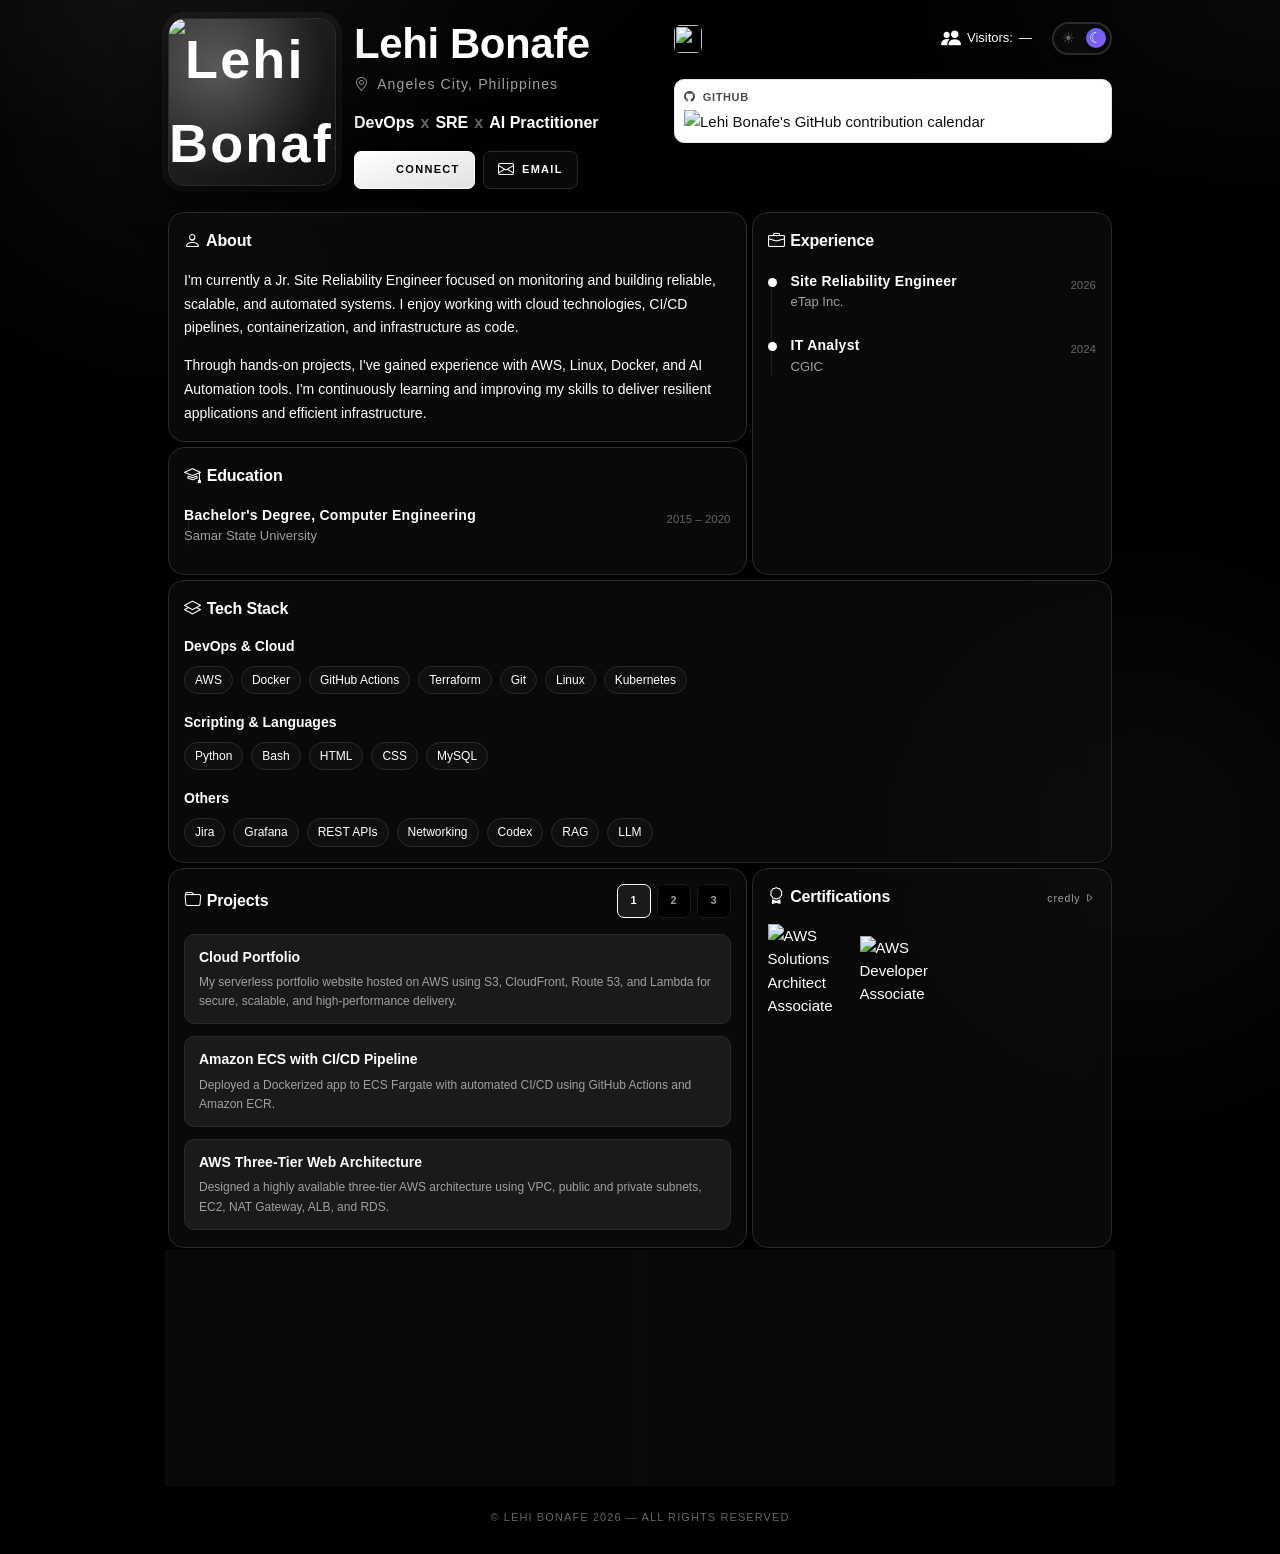
==== index.html @ e3de681e "docs(readme): remove projects url" ====
<!doctype html>
<html lang="en" data-theme="dark">
    <head>
        <meta charset="UTF-8" />
        <meta name="viewport" content="width=device-width, initial-scale=1.0" />
        <meta
            name="description"
            content="Lehi Bonafe — Cloud & DevOps Engineer building resilient, scalable, automated systems on AWS."
        />
        <title>Lehi Bonafe</title>
        <script>
            try {
                var t = localStorage.getItem("theme");
                if (t) document.documentElement.setAttribute("data-theme", t);
            } catch (e) {}
        </script>

        <link rel="preconnect" href="https://fonts.googleapis.com">
<link rel="preconnect" href="https://fonts.gstatic.com" crossorigin>
<link href="https://fonts.googleapis.com/css2?family=Google+Sans+Flex:opsz,wght@6..144,1..1000&display=swap" rel="stylesheet">
        <link
            rel="stylesheet"
            href="https://cdn.jsdelivr.net/npm/bootstrap-icons@1.13.1/font/bootstrap-icons.min.css"
        />
        <link rel="stylesheet" href="style.css" />
    </head>
    <body>
        <!-- ===== NAV REMOVED — theme toggle moved to hero ===== -->

        <!-- ===== HERO ===== -->
        <section class="hero">
            <div class="container">
                <div class="hero-row">
                    <div class="avatar">
                        <img src="./images/avatar.jpg" alt="Lehi Bonafe" />
                    </div>

                    <div class="hero-info">
                        <div class="hero-info-top">
                            <div class="hero-info-text">
                                <h1 class="name">Lehi Bonafe</h1>
                                <div class="location">

                                    <i class="bi bi-geo-alt"></i>
                                    Angeles City,
                                    Philippines
                                </div>
                                <div class="role">
                                    DevOps<span class="sep">x</span>SRE<span class="sep">x</span>AI Practitioner
                                </div>
                            </div>

                        </div>

                        <div class="hero-ctas">
                            <a
                                href="https://www.linkedin.com/in/lehi-bonafe/"
                                target="_blank"
                                rel="noopener"
                                class="btn btn-primary"
                            >
                                <img
                                    src="./images/linkedin-svgrepo-com.svg"
                                    alt=""
                                />Connect
                            </a>
                            <a
                                href="mailto:lehivelardebonafe@gmail.com"
                                class="btn"
                            >
                                <i class="bi bi-envelope"></i> Email
                            </a>
                        </div>
                    </div>

                    <div class="hero-side">
                        <div class="hero-controls">
                            <img
                                class="visitor-gif"
                                src="https://media.giphy.com/media/ecOEG95mVYEJnaE6hl/giphy.gif"
                                alt=""
                                aria-hidden="true"
                                title="Dogdigi digi digi dog..."
                            />
                            <div class="visitor-counter" aria-label="Visitor count">
                                <i class="bi bi-people-fill" aria-hidden="true"></i>
                                <span>Visitors:</span>
                                <span id="visitor-count">0</span>
                            </div>

                            <div
                                class="theme-toggle"
                                role="group"
                                aria-label="Theme"
                            >
                                <button
                                    type="button"
                                    data-theme-btn="light"
                                    title="Light theme"
                                >
                                    ☀
                                </button>
                                <button
                                    type="button"
                                    data-theme-btn="dark"
                                    class="active"
                                    title="Dark theme"
                                >
                                    ☾
                                </button>
                            </div>
                        </div>

                        <aside class="hero-github" aria-label="GitHub activity">
                            <a
                                class="contribution-calendar"
                                href="https://github.com/lehibonafe"
                                target="_blank"
                                rel="noopener"
                                aria-label="View Lehi Bonafe's GitHub contribution activity"
                            >
                                <span class="contribution-title">
                                    <i class="bi bi-github" aria-hidden="true"></i>
                                    GitHub
                                </span>
                                <img
                                    src="https://ghchart.rshah.org/39d353/lehibonafe"
                                    alt="Lehi Bonafe's GitHub contribution calendar"
                                    loading="eager"
                                />
                            </a>
                        </aside>
                    </div>
                </div>
            </div>
        </section>

        <!-- ===== GRID SECTIONS ===== -->
        <div class="container">
            <div class="page-grid">
                <section id="about" class="about-section reveal">
                    <div class="section-heading">
                        <h2><i class="bi bi-person"></i> About</h2>
                    </div>
                    <div class="about-text">
                        <p>
                            I'm currently a Jr. Site Reliability Engineer
                            focused on monitoring and building reliable,
                            scalable, and automated systems. I enjoy working
                            with cloud technologies, CI/CD pipelines,
                            containerization, and infrastructure as code.
                        </p>
                        <p>
                            Through hands-on projects, I've gained
                            experience with AWS, Linux, Docker, and
                            AI Automation tools. I'm continuously learning and
                            improving my skills to deliver resilient
                            applications and efficient infrastructure.
                        </p>
                    </div>
                </section>

                <section id="education" class="about-section reveal">
                    <div class="section-heading">
                        <h2><i class="bi bi-mortarboard"></i> Education</h2>
                    </div>
                    <ul class="timeline">
                        <li class="tl-row">
                            <div class="tl-content">
                                <div class="tl-text">
                                    <div class="tl-role">
                                        Bachelor's Degree, Computer Engineering
                                    </div>
                                    <div class="tl-org">
                                        Samar State University
                                    </div>
                                </div>
                                <div class="tl-year">2015 – 2020</div>
                            </div>
                        </li>
                    </ul>
                </section>

                <section id="experience" class="reveal">
                    <div class="section-heading">
                        <h2><i class="bi bi-briefcase"></i> Experience</h2>
                    </div>

                    <ul class="timeline">
                        <li class="tl-row">
                            <div class="tl-marker"></div>
                            <div class="tl-content">
                                <div class="tl-text">
                                    <div class="tl-role">
                                        Site Reliability Engineer
                                    </div>
                                    <div class="tl-org">eTap Inc.</div>
                                </div>
                                <div class="tl-year">2026</div>
                            </div>
                        </li>
                        <li class="tl-row">
                            <div class="tl-marker"></div>
                            <div class="tl-content">
                                <div class="tl-text">
                                    <div class="tl-role">IT Analyst</div>
                                    <div class="tl-org">CGIC</div>
                                </div>
                                <div class="tl-year">2024</div>
                            </div>
                        </li>

                    </ul>
                </section>

                <section id="stack" class="stack-section reveal">
                    <div class="section-heading">
                        <h2><i class="bi bi-layers"></i> Tech Stack</h2>
                    </div>

                    <div class="stack-group">
                        <h3>DevOps & Cloud</h3>
                        <div class="stack-tags">
                            <span>AWS</span><span>Docker</span
                            ><span>GitHub Actions</span
                            ><span>Terraform</span><span>Git</span
                            ><span>Linux</span><span>Kubernetes</span>
                        </div>
                    </div>

                    <div class="stack-group">
                        <h3>Scripting & Languages</h3>
                        <div class="stack-tags">
                            <span>Python</span>
                            <span>Bash</span>
                            <span>HTML</span>
                            <span>CSS</span>
                            <span>MySQL</span>

                        </div>
                    </div>

                    <div class="stack-group">
                        <h3>Others</h3>
                        <div class="stack-tags">
                            <span>Jira</span>
                            <span>Grafana</span>
                            <span>REST APIs</span>
                            <span>Networking</span>
                            <span>Codex</span>
                            <span>RAG</span>
                            <span>LLM</span>
                        </div>
                    </div>

                </section>

                <section id="projects" class="projects-section reveal">
                            <div class="section-heading">
                                <h2><i class="bi bi-folder"></i> Projects</h2>
                                <nav class="project-pagination" aria-label="Project pages" hidden>
                                    <button type="button" class="project-page-control" data-project-target="1" aria-label="Page 1">1</button>
                                    <button type="button" class="project-page-control" data-project-target="2" aria-label="Page 2">2</button>
                                    <button type="button" class="project-page-control" data-project-target="3" aria-label="Page 3">3</button>
                                    <span class="project-pagination-status" data-project-status aria-live="polite"></span>
                                </nav>
                            </div>
                            <div class="projects-grid projects-list-grid">
                                <div class="project-page" data-project-page="1">
                                <a
                                    href="https://github.com/lehibonafe/cloud-portfolio"
                                    class="project-card"
                                    target="_blank"
                                >
                                    <h3 class="project-name">
                                        Cloud Portfolio
                                    </h3>
                                    <p class="project-desc">
                                        My serverless portfolio website hosted on AWS using S3, CloudFront, Route 53, and Lambda for secure, scalable, and high-performance delivery.
                                    </p>
                                </a>

                                <a
                                    href="https://github.com/lehibonafe/aws-ecs-fargate-cicd"
                                    class="project-card"
                                    target="_blank"
                                >
                                    <h3 class="project-name">
                                        Amazon ECS with CI/CD Pipeline
                                    </h3>
                                    <p class="project-desc">
                                        Deployed a Dockerized app to ECS Fargate with automated CI/CD using GitHub Actions and Amazon ECR.
                                    </p>
                                </a>

                                <a class="project-card"
                                   href="https://github.com/lehibonafe/aws-ecs-fargate-cicd"
                                   class="project-card"
                                   target="_blank"
                                >
                                    <h3 class="project-name">
                                        AWS Three-Tier Web Architecture
                                    </h3>
                                    <p class="project-desc">
                                        Designed a highly available three-tier AWS architecture using VPC, public and private subnets, EC2, NAT Gateway, ALB, and RDS.
                                    </p>
                                </a>
                                </div>

                                <div class="project-page" data-project-page="2" hidden>
                                    <article class="project-card project-placeholder">
                                        <h3 class="project-name">In Progress</h3>
                                        <p class="project-desc">New project details will be added here.</p>
                                    </article>
                                </div>

                                <div class="project-page" data-project-page="3" hidden>
                                    <article class="project-card project-placeholder">
                                        <h3 class="project-name">In Progress</h3>
                                        <p class="project-desc">New project details will be added here.</p>
                                    </article>
                                </div>
                            </div>
                        </section>

                        <section id="certs-logos" class="reveal">
                            <div class="section-heading">
                                <h2><i class="bi bi-award"></i> Certifications</h2>
                                <a
                                    href="https://www.credly.com/users/lehi-bonafe"
                                    target="_blank"
                                    rel="noopener"
                                    class="view-all"
                                    >credly <i class="bi bi-caret-right"></i></a
                                >
                            </div>

                            <div class="cert-logos">
                                <a
                                    href="https://www.credly.com/badges/afa42e10-0896-4556-8690-b2b6e2a087c6/public_url"
                                    target="_blank"
                                    rel="noopener"
                                    class="cert-logo"
                                    title="AWS Solutions Architect — Associate"
                                >
                                    <img
                                        src="./images/aws-solarc.png"
                                        alt="AWS Solutions Architect Associate"
                                    />
                                </a>

                                <a
                                    href="https://www.credly.com/badges/bb32d38b-605e-4065-bf42-3457ad77d2e8/public_url"
                                    target="_blank"
                                    rel="noopener"
                                    class="cert-logo"
                                    title="AWS Developer — Associate"
                                >
                                    <img
                                        src="./images/aws-developer.png"
                                        alt="AWS Developer Associate"
                                    />
                                </a>
                            </div>
                        </section>
                        <div class="artifacts-row">
                        <section id="events" class="reveal">
                            <div class="section-heading">
                                <h2><i class="bi bi-megaphone"></i>  Artifacts</h2>
                            </div>

                            <div class="events-slider">
                                <div class="events-slides">
                                    <div class="event-item active">
                                        <p class="event-quote">
                                            "An incredible hands-on experience
                                            exploring the latest in cloud
                                            infrastructure, DevOps tooling, and
                                            platform engineering."
                                        </p>
                                        <hr class="event-divider" />
                                        <div class="event-meta">
                                            <div class="event-name">
                                                AWS Summit Manila 2024
                                            </div>
                                            <div class="event-detail">
                                                Cloud Conference · Manila, PH
                                            </div>
                                        </div>
                                    </div>

                                    <div class="event-item">
                                        <p class="event-quote">
                                            "A deep dive into Kubernetes, GitOps,
                                            and container orchestration with
                                            practitioners from across Southeast
                                            Asia."
                                        </p>
                                        <hr class="event-divider" />
                                        <div class="event-meta">
                                            <div class="event-name">
                                                KubeCon SEA 2024
                                            </div>
                                            <div class="event-detail">
                                                Container Conference · Singapore
                                            </div>
                                        </div>
                                    </div>

                                    <div class="event-item">
                                        <p class="event-quote">
                                            "Workshops on Terraform, CI/CD
                                            pipelines, and infrastructure automation
                                            — practical sessions with real-world use
                                            cases."
                                        </p>
                                        <hr class="event-divider" />
                                        <div class="event-meta">
                                            <div class="event-name">
                                                HashiConf 2023
                                            </div>
                                            <div class="event-detail">
                                                Infrastructure Conference · Online
                                            </div>
                                        </div>
                                    </div>

                                    <div class="event-item">
                                        <p class="event-quote">
                                            "Engaging talks on observability, SRE
                                            practices, and building resilient
                                            systems at scale."
                                        </p>
                                        <hr class="event-divider" />
                                        <div class="event-meta">
                                            <div class="event-name">
                                                DevOps Days Manila 2023
                                            </div>
                                            <div class="event-detail">
                                                DevOps Meetup · Manila, PH
                                            </div>
                                        </div>
                                    </div>
                                </div>
                                <div
                                    class="events-dots"
                                    role="tablist"
                                    aria-label="Event slides"
                                ></div>
                            </div>
                        </section>

                        <!-- Social Links -->
                        <section id="published" class="reveal">
                            <div class="section-heading">
                                <h2><i class="bi bi-send"></i> Social Links</h2>
                            </div>

                            <div class="published-icons">

                                <a
                                    href="https://medium.com/@lehivelardebonafe"
                                    target="_blank"
                                    rel="noopener"
                                    class="published-icon"
                                    title="Medium"
                                >
                                    <i class="bi bi-medium" aria-hidden="true"></i>
                                    <span class="published-icon-label">Medium</span>
                                </a>
                                <a
                                    href="https://www.linkedin.com/in/lehi-bonafe/"
                                    target="_blank"
                                    rel="noopener"
                                    class="published-icon"
                                    title="LinkedIn"
                                >
                                    <i
                                        class="bi bi-linkedin"
                                        aria-hidden="true"
                                    ></i>
                                    <span class="published-icon-label">LinkedIn</span>
                                </a>
                            </div>
                        </section>
                        </div>
            </div>
        </div>

        <!-- ===== FOOTER ===== -->
        <footer>
            <div class="container footer-inner">
                <div class="copy">© LEHI BONAFE 2026 — ALL RIGHTS RESERVED</div>
            </div>
        </footer>

        <script src="script.js"></script>
    </body>
</html>
---- style.css ----
/* ===== LIGHT THEME — inverted minimal ===== */
:root,
[data-theme="light"] {
    --bg: #ffffff;
    --bg-soft: #f5f5f5;
    --text: #0f0f0f;
    --text-soft: #4a4a4a;
    --text-muted: #8a8a8a;
    --border: #e5e5e5;
    --border-soft: #f0f0f0;
    --accent: #0f0f0f;
    --accent-soft: #f0f0f0;
    --card: rgba(250, 250, 250, 0.72);
    --card-hover: #f0f0f0;
    --avatar-grad: linear-gradient(135deg, #4a4a4a 0%, #0f0f0f 100%);
    --shadow:
        0 1px 2px rgba(15, 15, 15, 0.04), 0 1px 1px rgba(15, 15, 15, 0.03);
    --shadow-hover:
        0 20px 40px rgba(15, 15, 15, 0.1), 0 4px 10px rgba(15, 15, 15, 0.06);
    --glow: 0 0 0 6px rgba(15, 15, 15, 0.05);
    --bg-wash:
        radial-gradient(ellipse 70% 45% at 15% -8%, rgba(15, 15, 15, 0.05), transparent 60%),
        radial-gradient(ellipse 55% 40% at 100% 0%, rgba(15, 15, 15, 0.035), transparent 60%);
    --radius-lg: 16px;
    --radius-md: 10px;
    --radius-pill: 999px;
}

/* ===== DARK THEME — pure black palette ===== */
[data-theme="dark"] {
    --bg: #000000;
    --bg-soft: #0f0f0f;
    --text: #ffffff;
    --text-soft: #a0a0a0;
    --text-muted: #666666;
    --border: #1a1a1a;
    --border-soft: #0f0f0f;
    --accent: #ffffff;
    --accent-soft: #1a1a1a;
    --card: rgba(15, 15, 15, 0.6);
    --card-hover: #1a1a1a;
    --avatar-grad: linear-gradient(135deg, #2a2a2a 0%, #0f0f0f 100%);
    --shadow: 0 1px 2px rgba(0, 0, 0, 0.6), 0 1px 1px rgba(0, 0, 0, 0.4);
    --shadow-hover:
        0 20px 45px rgba(0, 0, 0, 0.55), 0 4px 12px rgba(0, 0, 0, 0.4);
    --glow: 0 0 0 6px rgba(255, 255, 255, 0.06);
    --bg-wash:
        radial-gradient(ellipse 70% 45% at 15% -8%, rgba(255, 255, 255, 0.05), transparent 60%),
        radial-gradient(ellipse 55% 40% at 100% 0%, rgba(255, 255, 255, 0.035), transparent 60%);
}

* {
    box-sizing: border-box;
    margin: 0;
    padding: 0;
}
html {
    scroll-behavior: smooth;
}
body {
    background: var(--bg-wash), var(--bg);
    background-attachment: fixed;
    color: var(--text);
    font-family: "Google Sans Flex", sans-serif;
    font-weight: 400;
    font-size: 15px;
    line-height: 1.55;
    -webkit-font-smoothing: antialiased;
    overflow-x: hidden;
    transition:
        background-color 0.25s ease,
        color 0.25s ease;
}
a {
    color: var(--text);
    text-decoration: none;
    transition: color 0.15s;
}
a:hover {
    color: var(--accent);
}
img {
    display: block;
    max-width: 100%;
}
button {
    font: inherit;
    cursor: pointer;
    border: none;
    background: none;
}

/* Slow-drifting ambient glow — adds life behind the glass cards */
body::before,
body::after {
    content: "";
    position: fixed;
    width: 55vw;
    height: 55vw;
    max-width: 640px;
    max-height: 640px;
    border-radius: 50%;
    background: radial-gradient(circle, rgba(15, 15, 15, 0.05), transparent 70%);
    filter: blur(70px);
    pointer-events: none;
    z-index: 0;
    will-change: transform;
}
body::before {
    top: -18vw;
    left: -12vw;
    animation: driftOne 26s ease-in-out infinite alternate;
}
body::after {
    bottom: -20vw;
    right: -14vw;
    animation: driftTwo 32s ease-in-out infinite alternate;
}
[data-theme="dark"] body::before,
[data-theme="dark"] body::after {
    background: radial-gradient(circle, rgba(255, 255, 255, 0.05), transparent 70%);
}
@keyframes driftOne {
    0% {
        transform: translate(0, 0) scale(1);
    }
    100% {
        transform: translate(6vw, 5vw) scale(1.15);
    }
}
@keyframes driftTwo {
    0% {
        transform: translate(0, 0) scale(1);
    }
    100% {
        transform: translate(-5vw, -4vw) scale(1.1);
    }
}
@media (prefers-reduced-motion: reduce) {
    body::before,
    body::after {
        animation: none;
    }
}

.container {
    max-width: 1000px;
    margin: 0 auto;
    padding: 0 28px;
    position: relative;
    z-index: 2;
}

/* ===== NAV (theme toggle only) ===== */
.nav {
    padding: 20px 0 0;
}
.nav-inner {
    display: flex;
    align-items: center;
    justify-content: flex-end;
}
.theme-toggle {
    display: inline-flex;
    align-items: center;
    background: var(--card);
    backdrop-filter: blur(20px);
    -webkit-backdrop-filter: blur(20px);
    border: 2px solid var(--border);
    border-radius: var(--radius-pill);
    padding: 2px;
    gap: 2px;
    position: relative;
    overflow: hidden;
    box-shadow: 0 2px 8px rgba(0, 0, 0, 0.1);
    transition: all 0.3s cubic-bezier(0.4, 0, 0.2, 1);
}

.theme-toggle::before {
    content: '';
    position: absolute;
    top: 4px;
    left: 4px;
    width: 20px;
    height: 20px;
    background: linear-gradient(135deg, var(--accent), var(--accent));
    border-radius: 50%;
    transition: all 0.3s cubic-bezier(0.4, 0, 0.2, 1);
    box-shadow: 0 1px 4px rgba(0, 0, 0, 0.2);
    z-index: 1;
}

[data-theme="light"] .theme-toggle::before {
    transform: translateX(0);
    background: linear-gradient(135deg, #fbbf24, #f59e0b);
}

[data-theme="dark"] .theme-toggle::before {
    transform: translateX(28px);
    background: linear-gradient(135deg, #6366f1, #8b5cf6);
}

.theme-toggle button {
    width: 25px;
    height: 25px;
    background: transparent;
    border: none;
    border-radius: 50%;
    cursor: pointer;
    color: var(--text-muted);
    display: flex;
    align-items: center;
    justify-content: center;
    font-size: 14px;
    transition: all 0.3s cubic-bezier(0.4, 0, 0.2, 1);
    position: relative;
    z-index: 2;
}

.theme-toggle button.active {
    color: white;
    text-shadow: 0 1px 2px rgba(0, 0, 0, 0.3);
    transform: scale(1.05);
}

.theme-toggle button:hover:not(.active) {
    color: var(--accent);
    transform: scale(1.02);
}

.theme-toggle button:active {
    transform: scale(0.98);
}

/* Enhanced icons with rotation animation */
.theme-toggle button[data-theme-btn="light"] {
    transition: all 0.3s ease, transform 0.3s ease;
}

.theme-toggle button[data-theme-btn="dark"] {
    transition: all 0.3s ease, transform 0.3s ease;
}

[data-theme="light"] .theme-toggle button[data-theme-btn="light"] {
    animation: sunRotate 15s linear infinite;
}

[data-theme="dark"] .theme-toggle button[data-theme-btn="dark"] {
    animation: moonGlow 2s ease-in-out infinite alternate;
}

@keyframes sunRotate {
    0% { transform: rotate(0deg) scale(1.05); }
    100% { transform: rotate(360deg) scale(1.05); }
}

@keyframes moonGlow {
    0% {
        transform: scale(1.05);
        text-shadow: 0 1px 2px rgba(0, 0, 0, 0.3);
    }
    100% {
        transform: scale(1.05);
        text-shadow: 0 1px 2px rgba(0, 0, 0, 0.3), 0 0 6px rgba(255, 255, 255, 0.2);
    }
}

/* ===== HERO ===== */
.hero {
    padding: 18px 0 19px;
}
.hero-row {
    display: grid;
    grid-template-columns: 168px minmax(250px, 1fr) minmax(330px, 1.45fr);
    gap: 18px;
    align-items: flex-start;
}
.avatar {
    width: 168px;
    aspect-ratio: 1;
    background: var(--avatar-grad);
    display: flex;
    align-items: center;
    justify-content: center;
    color: white;
    font-family: "Google Sans Flex", sans-serif;
    font-weight: 700;
    font-size: 54px;
    letter-spacing: 0.04em;
    border: 1px solid var(--border);
    border-radius: var(--radius-lg);
    overflow: hidden;
    position: relative;
    box-shadow: var(--shadow-hover), var(--glow);
    transition:
        border-color 0.25s,
        background 0.25s,
        box-shadow 0.4s ease,
        transform 0.4s cubic-bezier(0.4, 0, 0.2, 1);
}
.avatar:hover {
    transform: translateY(-2px) scale(1.02);
}
[data-theme="dark"] .avatar {
    border-color: #2a2a2a;
}
.avatar::after {
    content: "";
    position: absolute;
    inset: 0;
    background: radial-gradient(
        circle at 30% 30%,
        rgba(255, 255, 255, 0.25),
        transparent 65%
    );
}
.hero-info {
    padding: 4px 0px;
    min-width: 0;
    display: flex;
    flex-direction: column;
    justify-content: flex-start;
}
.hero-info-top {
    display: flex;
    align-items: flex-start;
    justify-content: space-between;
    gap: 16px;
    margin-bottom: 14px;
}
.hero-side {
    min-width: 0;
}
.hero-github {
    min-width: 0;
}
.hero-controls {
    min-height: 36px;
    display: flex;
    align-items: center;
    justify-content: flex-end;
    gap: 12px;
    margin-bottom: 20px;
}
.visitor-gif {
    width: 28px;
    height: 28px;
    margin-right: auto;
    display: block;
    object-fit: cover;
    border-radius: 6px;
    flex: 0 0 28px;
}
.contribution-calendar {
    display: block;
    min-width: 0;
    padding: 9px;
    overflow-x: auto;
    overflow-y: hidden;
    color: #0f0f0f;
    background: #ffffff;
    border: 1px solid #e5e5e5;
    border-radius: var(--radius-md);
    box-shadow: 0 1px 2px rgba(15, 15, 15, 0.06);
    transition: transform 0.3s ease, border-color 0.3s ease, box-shadow 0.3s ease;
}

.contribution-title {
    display: flex;
    align-items: center;
    gap: 7px;
    margin-bottom: 4px;
    color: #4a4a4a;
    font-size: 11px;
    font-weight: 700;
    letter-spacing: 0.06em;
    text-transform: uppercase;
}
.contribution-calendar img {
    width: 100%;
    height: auto;
}
.hero-info-text {
    flex: 1;
    min-width: 0;
}
.hero-info-left {
    flex: 1;
    min-width: 0;
}
h1.name {
    font-family: "Google Sans Flex", sans-serif;
    font-size: 42px;
    font-weight: 800;
    letter-spacing: -0.01em;
    line-height: 1.05;
    margin-bottom: 8px;
    color: var(--text);
}
h1.name em {
    font-style: normal;
    font-weight: 300;
    color: var(--text-soft);
    letter-spacing: 0.04em;
}
.location {
    color: var(--text-soft);
    font-size: 14px;
    margin-bottom: 4px;
    display: flex;
    align-items: center;
    gap: 8px;
    font-family: "Google Sans Flex", sans-serif;
    letter-spacing: 0.08em;
}
.role {
    font-size: 16px;
    margin-top: 15px;
    font-weight: 600;
}
.role .sep {
    color: var(--text-muted);
    margin: 0 6px;
}

.hero-ctas {
    display: flex;
    flex-wrap: wrap;
    gap: 8px;
    margin-top: 1px;
}
.hero-ctas img {
    width: 20px;
}
.hero-ctas .bi {
    font-size: 16px;
}
.pentol-gif {
    width: 1px;
    height: 1px;
}
.visitor-counter {
    display: flex;
    align-items: center;
    gap: 6px;
    font-size: 13px;
    color: var(--text);
    padding: 5px 8px;
    border-radius: 8px;
    transition: all 0.3s ease;
    cursor: pointer;
}

.visitor-counter i {
    font-size: 20px;
    color: var(--accent);
    transition: transform 0.3s ease;
}

@keyframes pulse {
    0%, 100% { transform: scale(1.1); }
    50% { transform: scale(1.2); }
}
.btn-primary img {
    filter: brightness(0) invert(1);
}
.btn {
    display: inline-flex;
    align-items: center;
    gap: 7px;
    padding: 6px 14px;
    font-size: 11px;
    font-weight: 700;
    text-transform: uppercase;
    letter-spacing: 0.12em;
    transition: all 0.3s cubic-bezier(0.4, 0, 0.2, 1);
    border: 1px solid var(--border);
    border-radius: 10px;
    background: var(--card);
    backdrop-filter: blur(20px);
    -webkit-backdrop-filter: blur(20px);
    color: var(--text);
    position: relative;
    overflow: hidden;
}

.hero-ctas .btn {
    border-radius: 7px;
}

.btn::before {
    content: '';
    position: absolute;
    top: 0;
    left: -100%;
    width: 100%;
    height: 100%;
    background: linear-gradient(90deg, transparent, rgba(255, 255, 255, 0.2), transparent);
    transition: left 0.5s ease;
}

.btn:hover::before {
    left: 100%;
}

.btn:hover {
    transform: translateY(-3px) scale(1.02);
    border-color: var(--accent);
    color: var(--accent);
    box-shadow: 0 10px 25px rgba(0, 0, 0, 0.15);
}

.btn:hover .ico {
    transform: scale(1.2) rotate(5deg);
    transition: transform 0.3s ease;
}

.btn:active {
    transform: translateY(-1px) scale(0.98);
    transition: transform 0.1s ease;
}
[data-theme="dark"] .btn {
    border-color: #2a2a2a;
}
.btn .ico {
    font-size: 13px;
    opacity: 0.75;
}
.btn-primary {
    background: linear-gradient(160deg, var(--text) 0%, var(--text-soft) 160%);
    color: var(--bg);
    border-color: var(--text);
    box-shadow: 0 4px 15px rgba(0, 0, 0, 0.1);
}

.btn-primary::before {
    background: linear-gradient(90deg, transparent, rgba(255, 255, 255, 0.3), transparent);
}

.btn-primary:hover {
    color: var(--bg);
    transform: translateY(-4px) scale(1.05);
    box-shadow: 0 15px 35px rgba(0, 0, 0, 0.2);
    border-color: var(--text);
}

.btn-primary:active {
    transform: translateY(-2px) scale(1.02);
}
.btn-primary .ico {
    opacity: 1;
}

/* ===== PAGE GRID ===== */
.page-grid {
    display: grid;
    grid-template-columns: 2fr 1.5fr 2.2fr;
    grid-template-rows: repeat(5, auto);
    gap: 5px 5px;
    grid-auto-flow: row;
    align-items: start;
    grid-template-areas:
        "about about experience"
        "education education experience"
        "tech-stack tech-stack tech-stack"
        "projects projects certs"
        "footer-row footer-row footer-row";
}

.artifacts-row {
    grid-area: footer-row;
    display: grid;
    grid-template-columns: 1fr 1fr;
    gap: 5px;
}

#about { grid-area: about; }
#education { grid-area: education; }
#experience { grid-area: experience; align-self: stretch; }
#stack { grid-area: tech-stack; }
#projects { grid-area: projects; align-self: stretch; }
#certs-logos { grid-area: certs; align-self: stretch; }
#events { align-self: stretch; }
#published { align-self: stretch; }

/* Section heading */
.section-heading {
    display: flex;
    align-items: baseline;
    justify-content: space-between;
    margin-bottom: 14px;
    padding-bottom: 0;
}
.section-heading h2 {
    font-size: 16px;
    font-weight: 800;
    letter-spacing: -0.01em;
    color: var(--text);
}
.section-heading h2 .bi {
    margin-right: 1.5px;
    font-size: 17px;
}
.view-all {
    display: inline-block;
    font-size: 10.5px;
    font-weight: 500;
    color: var(--text-soft);
    font-family: "Google Sans Flex", sans-serif;
    transition: all 0.3s cubic-bezier(0.4, 0, 0.2, 1);
    letter-spacing: 0.08em;
}
.view-all:hover {
    color: var(--accent);
}
[data-theme="light"] .view-all:hover {
    transform: translateY(-3px) scale(1.02);
    text-shadow: 0 10px 25px rgba(0, 0, 0, 0.15);
}

/* About */
.about-section {
    background: var(--card);
    backdrop-filter: blur(20px);
    -webkit-backdrop-filter: blur(20px);
    padding: 15px;
    border: 1px solid var(--border);
    border-radius: var(--radius-lg);
    box-shadow: var(--shadow);
    transition:
        transform 0.3s cubic-bezier(0.4, 0, 0.2, 1),
        box-shadow 0.3s cubic-bezier(0.4, 0, 0.2, 1),
        border-color 0.3s ease;
}
.about-section:hover {
    transform: translateY(-3px);
    box-shadow: var(--shadow-hover);
}
.about-text p {
    font-size: 14px;
    line-height: 1.7;
    margin-bottom: 14px;
    font-weight: 300;
}
.about-text p:last-child {
    margin-bottom: 0;
}
.about-text strong {
    color: var(--text);
    font-weight: 600;
}
.about-text em {
    font-style: normal;
    color: var(--text);
    font-weight: 600;
    border-bottom: 1px solid var(--accent);
    padding-bottom: 1px;
}

/* Stack */
.stack-section {
    background: var(--card);
    backdrop-filter: blur(20px);
    -webkit-backdrop-filter: blur(20px);
    padding: 15px;
    border: 1px solid var(--border);
    border-radius: var(--radius-lg);
    box-shadow: var(--shadow);
    transition:
        transform 0.3s cubic-bezier(0.4, 0, 0.2, 1),
        box-shadow 0.3s cubic-bezier(0.4, 0, 0.2, 1),
        border-color 0.3s ease;
}
.stack-section:hover {
    transform: translateY(-3px);
    box-shadow: var(--shadow-hover);
}
.stack-group {
    margin-bottom: 18px;
}
.stack-group:last-child {
    margin-bottom: 0;
}
.stack-group h3 {
    font-size: 14px;
    margin-bottom: 8px;
    font-weight: 600;
}
.stack-tags {
    display: flex;
    flex-wrap: wrap;
    gap: 8px;
}
.stack-tags span {
    font-size: 12px;
    color: var(--text);
    padding: 4px 10px;
    background: var(--bg-soft);
    border: 1px solid var(--border);
    transition: all 0.2s cubic-bezier(0.4, 0, 0.2, 1);
    font-weight: 500;
    border-radius: var(--radius-pill);
}
.stack-tags span:hover {
    border-color: var(--accent);
    color: var(--accent);
    background: var(--accent-soft);
    transform: translateY(-2px);
    box-shadow: var(--shadow);
}

/* ===== RIGHT COLUMN ===== */

/* Experience */
#experience {
    background: var(--card);
    backdrop-filter: blur(20px);
    -webkit-backdrop-filter: blur(20px);
    padding: 15px;
    border: 1px solid var(--border);
    border-radius: var(--radius-lg);
    box-shadow: var(--shadow);
    transition:
        transform 0.3s cubic-bezier(0.4, 0, 0.2, 1),
        box-shadow 0.3s cubic-bezier(0.4, 0, 0.2, 1),
        border-color 0.3s ease;
}
#experience:hover {
    transform: translateY(-3px);
    box-shadow: var(--shadow-hover);
}

.timeline {
    list-style: none;
    padding: 0;
    margin: 0;
    position: relative;
}
.timeline::before {
    content: "";
    position: absolute;
    left: 3.5px;
    top: 14px;
    bottom: 14px;
    width: 1px;
    background: var(--border);
}
.tl-row {
    display: flex;
    align-items: flex-start;
    gap: 14px;
    padding: 13px 0;
    position: relative;
}
.tl-row:first-child {
    padding-top: 4px;
}
.tl-row:last-child {
    border-bottom: none;
}
#experience .tl-marker {
    width: 9px;
    height: 9px;
    flex: 0 0 9px;
    margin-top: 5px;
    border-radius: 50%;
    background: var(--text);
    position: relative;
    z-index: 1;
}
.tl-content {
    flex: 1;
    min-width: 0;
    display: flex;
    align-items: flex-start;
    justify-content: space-between;
    gap: 12px;
}
.tl-text {
    flex: 1;
    min-width: 0;
}
.tl-role {
    font-size: 14px;
    font-weight: 600;
    color: var(--text);
    line-height: 1.25;
    margin-bottom: 3px;
    letter-spacing: 0.02em;
}
.tl-org {
    font-size: 13px;
    color: var(--text-soft);
    line-height: 1.4;
}
.tl-year {
    font-size: 11.5px;
    color: var(--text-muted);
    flex-shrink: 0;
    padding-top: 4px;
    font-family: "Google Sans Flex", sans-serif;
    font-weight: 500;
}

/* Certifications as logo badges */
#certs-logos {
    background: var(--card);
    backdrop-filter: blur(20px);
    -webkit-backdrop-filter: blur(20px);
    padding: 15px;
    border: 1px solid var(--border);
    border-radius: var(--radius-lg);
    box-shadow: var(--shadow);
    transition:
        transform 0.3s cubic-bezier(0.4, 0, 0.2, 1),
        box-shadow 0.3s cubic-bezier(0.4, 0, 0.2, 1);
}
#certs-logos:hover {
    transform: translateY(-3px);
    box-shadow: var(--shadow-hover);
}
.cert-logos {
    display: flex;
    flex-wrap: wrap;
    gap: 12px;
    align-items: center;
}
.cert-logo {
    display: block;
    transition: transform 0.25s cubic-bezier(0.4, 0, 0.2, 1);
}
.cert-logo:hover {
    transform: translateY(-3px) scale(1.04);
}
.cert-logo img {
    width: 80px;
    height: auto;
}

.full-section .section-heading {
    margin-bottom: 10px;
}

/* Projects */
.projects-section {
    background: var(--card);
    backdrop-filter: blur(20px);
    -webkit-backdrop-filter: blur(20px);
    padding: 15px;
    border: 1px solid var(--border);
    border-radius: var(--radius-lg);
    box-shadow: var(--shadow);
    transition:
        transform 0.3s cubic-bezier(0.4, 0, 0.2, 1),
        box-shadow 0.3s cubic-bezier(0.4, 0, 0.2, 1);
}
.projects-section:hover {
    transform: translateY(-3px);
    box-shadow: var(--shadow-hover);
}
.projects-grid {
    display: flex;
    flex-direction: column;
    gap: 8px;
}
.project-card {
    display: block;
    padding: 16px 18px;
    background: var(--bg);
    border: 1px solid transparent;
    border-radius: var(--radius-md);
    transition:
        transform 0.25s cubic-bezier(0.4, 0, 0.2, 1),
        border-color 0.25s ease,
        box-shadow 0.25s ease,
        color 0.2s ease;
}
.project-card:hover,
.project-card:focus-visible {
    color: var(--accent);
    border-color: var(--accent);
    transform: translateY(-3px);
    box-shadow: var(--shadow);
    outline: none;
}
.project-index {
    display: block;
    font-family: "Google Sans Flex", sans-serif;
    font-size: 11px;
    font-weight: 500;
    letter-spacing: 0.12em;
    color: var(--text-muted);
    margin-bottom: 12px;
}
.project-name {
    font-size: 12px;
    font-weight: 500;
    color: var(--text);
    transition: color 0.2s ease;
}
.project-card:hover .project-name,
.project-card:focus-visible .project-name {
    color: var(--accent);
}
#projects .project-placeholder:hover {
    transform: none;
    border-color: transparent;
    box-shadow: none;
}
#projects .project-placeholder:hover .project-name {
    color: var(--text);
}
.project-desc {
    font-size: 12px;
    font-weight: 300;
}
.project-tags {
    display: flex;
    flex-wrap: wrap;
    gap: 5px;
    margin-top: auto;
    padding-top: 4px;
}
.project-tags span {
    font-size: 9px;
    font-weight: 500;
    color: var(--text-soft);
    font-family: "Google Sans Flex", sans-serif;
    text-transform: uppercase;
    letter-spacing: 0.08em;
    padding: 3px 7px;
    background: var(--bg);
    border: 1px solid var(--border);
    border-radius: var(--radius-pill);
}

/* Project list cards */
.projects-list-grid {
    display: flex;
    width: 100%;
    min-width: 0;
    flex-direction: column;
    gap: 8px;
}
[data-theme="light"] .projects-list-grid .project-card {
    color: var(--accent);
    border-color: transparent;
    transform: translateY(-3px);
    box-shadow: var(--shadow);
    outline: none;
}
[data-theme="light"] .projects-list-grid .project-card:hover,
[data-theme="light"] #projects .project-card:hover {
    border-color: var(--accent);
}
[data-theme="light"] #projects .project-placeholder:hover {
    border-color: transparent;
}
[data-theme="light"] .projects-list-grid a.project-card:focus-visible {
    outline: 2px solid var(--text-muted);
    outline-offset: 2px;
}
.projects-list-grid .project-card {
    display: grid;
    width: 100%;
    min-width: 0;
    grid-template-columns: minmax(0, 1fr);
    row-gap: 6px;
    min-height: 0;
    padding: 12px 14px;
}
.projects-list-grid .project-card > * {
    min-width: 0;
    max-width: 100%;
}
.projects-list-grid .project-card > .project-name {
    margin: 0;
    font-size: 14px;
    font-weight: 600;
    line-height: 1.45;
    overflow-wrap: anywhere;
}
.projects-list-grid .project-card > .project-desc {
    margin: 0;
    color: var(--text-soft);
    line-height: 1.6;
    overflow-wrap: anywhere;
}
#projects .project-card {
    margin-block: 2px;
}
#projects .project-page {
    display: flex;
    flex-direction: column;
    gap: 8px;
}
#projects .project-page[hidden],
#projects .project-pagination[hidden] {
    display: none;
}
#projects .project-placeholder {
    min-height: 120px;
    align-content: center;
}
#projects .section-heading {
    align-items: center;
}
.project-pagination {
    display: flex;
    justify-content: flex-end;
    gap: 6px;
    margin-left: auto;
}
.project-page-control {
    min-width: 34px;
    min-height: 34px;
    padding: 6px 10px;
    border: 1px solid var(--border);
    border-radius: 7px;
    background: var(--bg);
    color: var(--text-soft);
    font-size: 11px;
    font-weight: 600;
    line-height: 1;
    transition: border-color 0.2s ease, color 0.2s ease, background-color 0.2s ease;
}
.project-page-control:hover:not(:disabled),
.project-page-control[aria-current="page"] {
    border-color: var(--accent);
    background: var(--accent-soft);
    color: var(--text);
}
.project-page-control:focus-visible {
    outline: 2px solid var(--accent);
    outline-offset: 2px;
}
.project-pagination-status {
    position: absolute;
    width: 1px;
    height: 1px;
    padding: 0;
    overflow: hidden;
    clip-path: inset(50%);
    white-space: nowrap;
}

/* ===== EVENTS SLIDER ===== */
#events {
    background: var(--card);
    backdrop-filter: blur(20px);
    -webkit-backdrop-filter: blur(20px);
    padding: 15px;
    border: 1px solid var(--border);
    border-radius: var(--radius-lg);
    box-shadow: var(--shadow);
    transition:
        transform 0.3s cubic-bezier(0.4, 0, 0.2, 1),
        box-shadow 0.3s cubic-bezier(0.4, 0, 0.2, 1);
}
#events:hover {
    transform: translateY(-3px);
    box-shadow: var(--shadow-hover);
}
#events .section-heading {
    margin-bottom: 6px;
}
.events-slider {
    position: relative;
}
.events-slides {
    position: relative;
    min-height: 140px;
}
.event-item {
    display: none;
}
.event-item.active {
    display: block;
}
@keyframes fadeSlide {
    from {
        opacity: 0;
        transform: translateX(10px);
    }
    to {
        opacity: 1;
        transform: translateX(0);
    }
}
.event-quote {
    font-size: 13px;
    line-height: 1.65;
    color: var(--text);
    margin-bottom: 14px;
    font-style: italic;
}
.event-divider {
    border: none;
    border-top: 1px solid var(--border);
    margin-bottom: 12px;
}
.event-name {
    font-size: 13px;
    font-weight: 700;
    color: var(--text);
    text-transform: uppercase;
    letter-spacing: 0.04em;
    margin-bottom: 2px;
}
.event-detail {
    font-size: 11.5px;
    color: var(--text-soft);
    font-family: "Google Sans Flex", sans-serif;
}
.events-dots {
    display: flex;
    gap: 6px;
    margin-top: 16px;
}
.events-dots button {
    width: 8px;
    height: 8px;
    border-radius: 50%;
    background: var(--border);
    border: none;
    cursor: pointer;
    padding: 0;
    transition: all 0.25s cubic-bezier(0.4, 0, 0.2, 1);
}
.events-dots button:hover {
    background: var(--text-soft);
    transform: scale(1.2);
}
.events-dots button.active {
    background: var(--text);
    width: 20px;
    border-radius: var(--radius-pill);
}

#artifacts,
#published {
    background: var(--card);
    backdrop-filter: blur(20px);
    -webkit-backdrop-filter: blur(20px);
    padding: 15px;
    border: 1px solid var(--border);
    border-radius: var(--radius-lg);
    box-shadow: var(--shadow);
    transition:
        transform 0.3s cubic-bezier(0.4, 0, 0.2, 1),
        box-shadow 0.3s cubic-bezier(0.4, 0, 0.2, 1);
}
#artifacts:hover,
#published:hover {
    transform: translateY(-3px);
    box-shadow: var(--shadow-hover);
}
#artifacts .section-heading,
#published .section-heading {
    margin-bottom: 10px;
}
.published-icons {
    display: flex;
    flex-wrap: wrap;
    gap: 8px;
}
.published-icon {
    display: inline-flex;
    align-items: center;
    justify-content: flex-start;
    gap: 12px;
    width: fit-content;
    height: 40px;
    padding: 0 14px;
    border: 1px solid var(--border);
    background: var(--bg);
    color: var(--text);
    font-size: 20px;
    border-radius: var(--radius-md);
    position: relative;
    overflow: hidden;
    transition: all 0.4s cubic-bezier(0.4, 0, 0.2, 1);
}
.published-icon-label {
    font-size: 13px;
    font-weight: 500;
    letter-spacing: 0.04em;
}

.published-icon::before {
    content: '';
    position: absolute;
    top: 50%;
    left: 50%;
    width: 0;
    height: 0;
    background: radial-gradient(circle, var(--accent) 0%, transparent 70%);
    transition: all 0.4s cubic-bezier(0.4, 0, 0.2, 1);
    transform: translate(-50%, -50%);
    border-radius: 50%;
    opacity: 0;
    z-index: 0;
}

.published-icon i {
    position: relative;
    z-index: 1;
    transition: all 0.3s ease;
}

.published-icon:hover {
    border-color: var(--accent);
    color: var(--accent);
    transform: translateY(-3px);
    }

[data-theme="dark"] .published-icon {
    border-color: #2a2a2a;
    background: var(--card-hover);
}
[data-theme="dark"] .published-icon:hover {
    border-color: var(--accent);
    color: var(--accent);
    transform: translateY(-3px);
}

/* ===== FOOTER ===== */
footer {
    padding: 28px 0;
}
.footer-inner {
    display: flex;
    justify-content: center;
    align-items: center;
}
.footer-social a:hover {
    color: var(--accent);
}
.copy {
    font-size: 11px;
    color: var(--text-muted);
    font-family: "Google Sans Flex", sans-serif;
    text-transform: uppercase;
    letter-spacing: 0.1em;
}
.copy em {
    font-style: normal;
    color: var(--text-soft);
    font-weight: 500;
}

/* Reveal */
.reveal {
    opacity: 0;
    transform: translateY(10px);
    transition:
        opacity 0.5s,
        transform 0.5s;
}
.reveal.in {
    opacity: 1;
    transform: translateY(0);
}

/* Dark mode: lift borders slightly so cards stay visible against pure black */
[data-theme="dark"] .cert-logo,
[data-theme="dark"] .stack-tags span,
[data-theme="dark"] .theme-toggle,
[data-theme="dark"] .about-section,
[data-theme="dark"] .stack-section,
[data-theme="dark"] .projects-section,
[data-theme="dark"] .project-card,
[data-theme="dark"] #experience,
[data-theme="dark"] #certs-logos,
[data-theme="dark"] #artifacts,
[data-theme="dark"] #published,
[data-theme="dark"] #events,
[data-theme="dark"] .project-tags span {
    border-color: #2a2a2a;
}
[data-theme="dark"] .project-card {
    background: var(--card-hover);
}
[data-theme="dark"] .project-card:hover {
    color: var(--accent);
    border-color: var(--accent);
    transform: translateY(-3px);
    box-shadow: var(--shadow);
    outline: none;
}

[data-theme="dark"] .project-tags {
    border-top-color: #1a1a1a;
}
[data-theme="dark"] .btn-primary {
    background: linear-gradient(160deg, var(--text) 0%, #d0d0d0 160%);
    color: var(--bg);
    border-color: var(--text);
}
[data-theme="dark"] .btn-primary img {
    filter: none;
}
[data-theme="dark"] .btn-primary:hover {
    opacity: 0.92;
}
[data-theme="dark"] .section-heading,
[data-theme="dark"] .full-section,
[data-theme="dark"] footer,
[data-theme="dark"] .tl-row {
    border-color: #1f1f1f;
}
[data-theme="dark"] .timeline::before {
    background: #1f1f1f;
}
/* ===== PROJECT DOCUMENTATION ===== */
.doc-header {
    padding: 24px 0 20px;
    border-bottom: 1px solid var(--border);
}
.doc-header-inner {
    display: flex;
    align-items: center;
    justify-content: space-between;
    gap: 16px;
}
.doc-back {
    display: inline-flex;
    align-items: center;
    gap: 6px;
    font-family: "Google Sans Flex", sans-serif;
    font-size: 11px;
    font-weight: 500;
    text-transform: uppercase;
    letter-spacing: 0.1em;
    color: var(--text-soft);
    transition: color 0.15s;
}
.doc-back .bi {
    font-size: 15px;
}
.doc-back:hover {
    color: var(--accent);
}
.doc-main {
    padding: 36px 28px 48px;
    max-width: 720px;
}
.doc-main .project-index {
    margin-bottom: 10px;
}
.doc-title {
    font-family: "Google Sans Flex", sans-serif;
    font-size: 28px;
    font-weight: 700;
    letter-spacing: 0.04em;
    line-height: 1.15;
    text-transform: uppercase;
    margin-bottom: 16px;
    color: var(--text);
}
.doc-lead {
    font-size: 15px;
    line-height: 1.7;
    color: var(--text-soft);
    margin-bottom: 28px;
}
.doc-main .project-tags {
    margin-bottom: 15px;
    padding-top: 0;
    border-top: none;
}
.website-link {
    font-family: "Google Sans Flex", sans-serif;
    font-size: 15px;
    font-weight: 700;
    letter-spacing: 0.14em;
    color: var(--text);
    margin: 28px 0 12px;
    text-transform: lowercase !important;
}
.doc-content h2 {
    font-family: "Google Sans Flex", sans-serif;
    font-size: 13px;
    font-weight: 700;
    letter-spacing: 0.14em;
    text-transform: uppercase;
    color: var(--text);
    margin: 28px 0 12px;
}

.doc-content h2:first-child {
    margin-top: 0;
}
.doc-content p,
.doc-content li {
    font-size: 14px;
    line-height: 1.7;
    color: var(--text-soft);
}
.doc-content p {
    margin-bottom: 14px;
}
.doc-content ul {
    list-style: none;
    padding: 0;
    margin: 0 0 14px;
}
.doc-content li {
    position: relative;
    padding-left: 16px;
    margin-bottom: 8px;
}
.doc-content li::before {
    content: "—";
    position: absolute;
    left: 0;
    color: var(--text-muted);
}
.doc-content code {
    font-family: "Google Sans Flex", sans-serif;
    font-size: 12px;
    padding: 2px 6px;
    background: var(--bg-soft);
    border: 1px solid var(--border);
    border-radius: 8px;
    color: var(--text);
}
.doc-content pre {
    font-family: "Google Sans Flex", sans-serif;
    font-size: 12px;
    line-height: 1.55;
    padding: 16px;
    margin: 12px 0 18px;
    overflow-x: auto;
    background: var(--card);
    border: 1px solid var(--border);
    border-radius: 8px;
    color: var(--text-soft);
}
.doc-footer-links {
    display: flex;
    flex-wrap: wrap;
    gap: 8px;
    margin-top: 36px;
    padding-top: 24px;
    border-top: 1px solid var(--border);
}
[data-theme="dark"] .doc-content code,
[data-theme="dark"] .doc-content pre {
    border-color: #2a2a2a;
    background: #0f0f0f;
}

/* ===== RESPONSIVE ===== */
@media (max-width: 800px) {
    .hero-row {
        grid-template-columns: 168px 1fr;
    }
    .hero-side {
        grid-column: 1 / -1;
    }
    .page-grid {
        grid-template-columns: 1fr;
        grid-template-rows: none;
        grid-template-areas:
            "about"
            "education"
            "experience"
            "tech-stack"
            "projects"
            "certs"
            "footer-row";
        gap: 36px;
    }
    .artifacts-row {
        grid-template-columns: 1fr;
        gap: 36px;
    }
}
@media (max-width: 640px) {
    .hero-row {
        grid-template-columns: 1fr;
        gap: 18px;
        align-items: flex-start;
    }
    .hero-info-top {
        flex-wrap: wrap;
    }
    .hero-side {
        grid-column: auto;
    }
    .hero-controls {
        justify-content: space-between;
    }
    .contribution-calendar img {
        min-width: 560px;
        object-fit: contain;
        object-position: left center;
    }
    .avatar {
        width: 100%;
        max-width: 200px;
        height: auto;
        aspect-ratio: 1;
        min-height: 0;
        font-size: 50px;
    }
    h1.name {
        font-size: 32px;
    }
    .container {
        padding: 0 20px;
    }
    .footer-inner {
        flex-direction: column;
        align-items: flex-start;
    }
    .doc-main {
        padding: 28px 20px 40px;
    }
    .doc-title {
        font-size: 22px;
    }
}
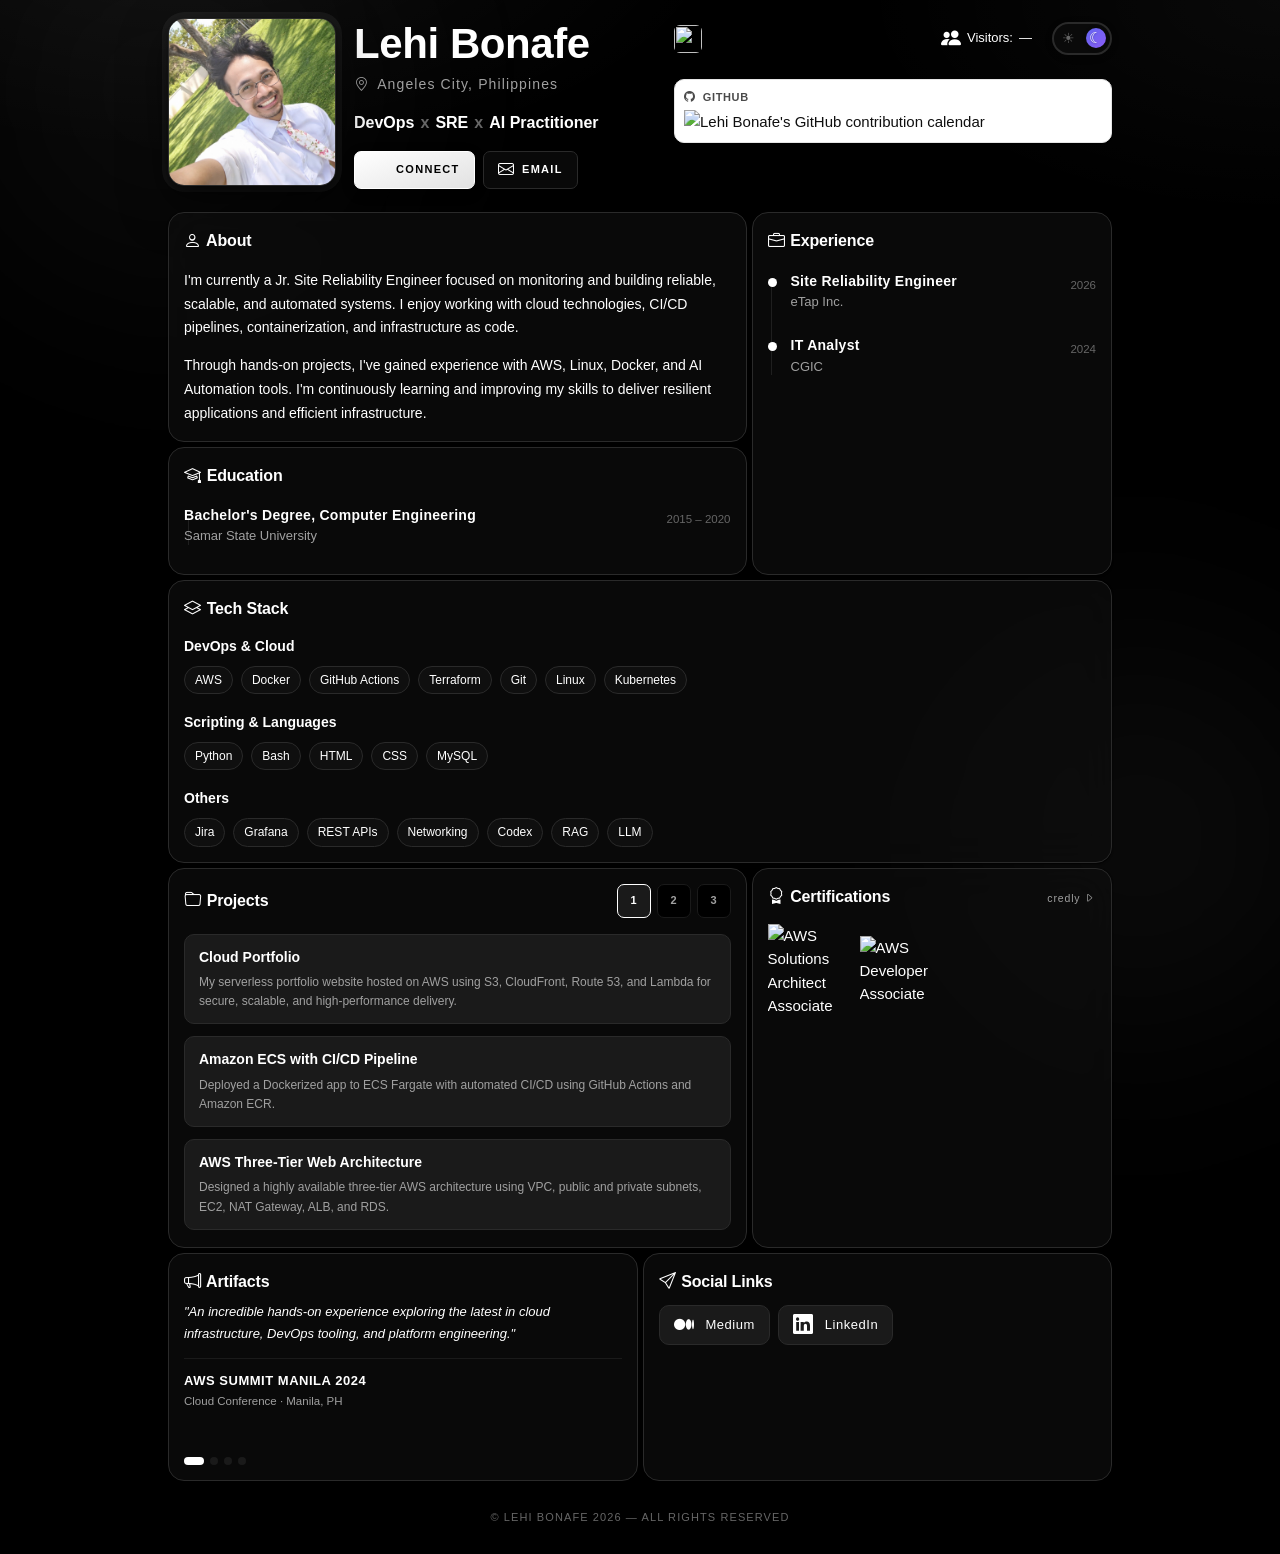
==== commit d07fac38: "feat: changed profile" ====
--- a/index.html
+++ b/index.html
@@ -32,7 +32,7 @@
             <div class="container">
                 <div class="hero-row">
                     <div class="avatar">
-                        <img src="./images/avatar.jpg" alt="Lehi Bonafe" />
+                        <img src="./images/profile.jpg" alt="Lehi Bonafe" />
                     </div>
 
                     <div class="hero-info">
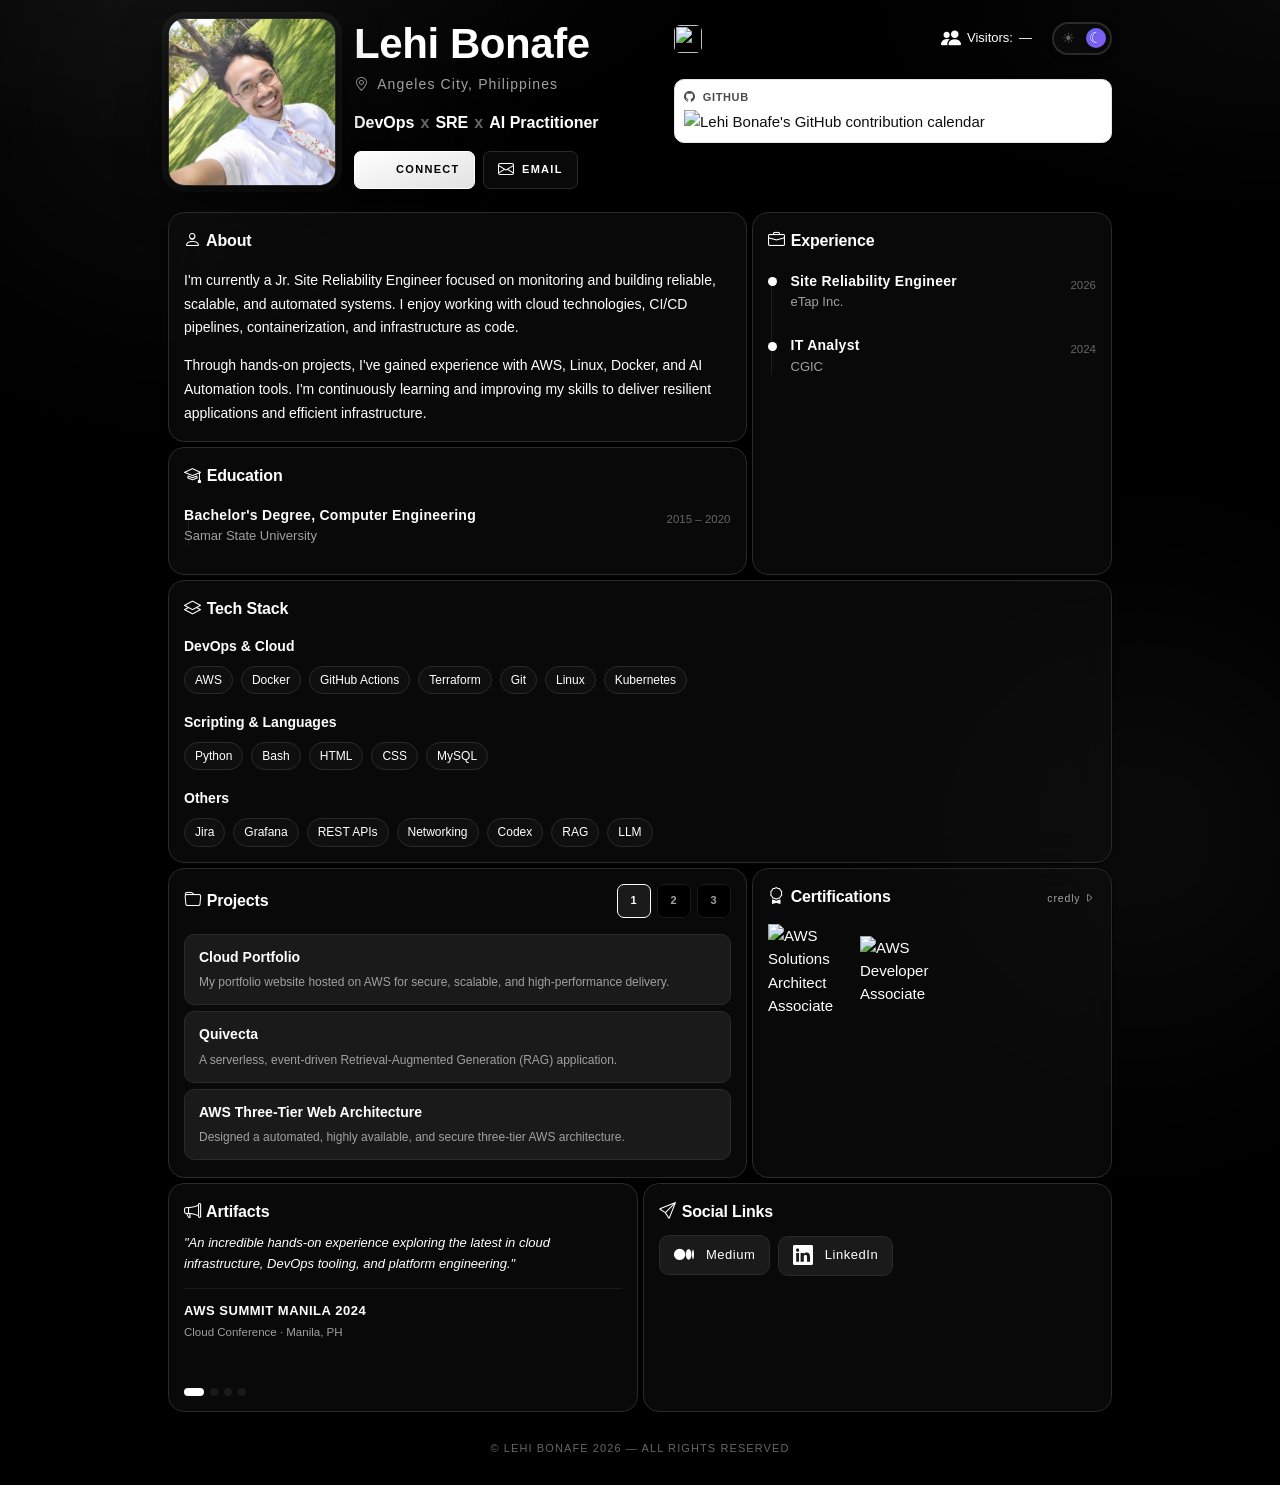
==== commit 6e64ff76: "feat: update project" ====
--- a/index.html
+++ b/index.html
@@ -44,6 +44,8 @@
                                     <i class="bi bi-geo-alt"></i>
                                     Angeles City,
                                     Philippines
+
+
                                 </div>
                                 <div class="role">
                                     DevOps<span class="sep">x</span>SRE<span class="sep">x</span>AI Practitioner
@@ -276,20 +278,20 @@
                                         Cloud Portfolio
                                     </h3>
                                     <p class="project-desc">
-                                        My serverless portfolio website hosted on AWS using S3, CloudFront, Route 53, and Lambda for secure, scalable, and high-performance delivery.
+                                        My portfolio website hosted on AWS for secure, scalable, and high-performance delivery.
                                     </p>
                                 </a>
 
                                 <a
-                                    href="https://github.com/lehibonafe/aws-ecs-fargate-cicd"
+                                    href="https://github.com/lehibonafe/quivecta-aws-rag/blob/main/README.md"
                                     class="project-card"
                                     target="_blank"
                                 >
                                     <h3 class="project-name">
-                                        Amazon ECS with CI/CD Pipeline
+                                        Quivecta
                                     </h3>
                                     <p class="project-desc">
-                                        Deployed a Dockerized app to ECS Fargate with automated CI/CD using GitHub Actions and Amazon ECR.
+                                        A serverless, event-driven Retrieval-Augmented Generation (RAG) application.
                                     </p>
                                 </a>
 
@@ -302,7 +304,7 @@
                                         AWS Three-Tier Web Architecture
                                     </h3>
                                     <p class="project-desc">
-                                        Designed a highly available three-tier AWS architecture using VPC, public and private subnets, EC2, NAT Gateway, ALB, and RDS.
+                                        Designed a automated, highly available, and secure three-tier AWS architecture.
                                     </p>
                                 </a>
                                 </div>
--- a/style.css
+++ b/style.css
@@ -992,7 +992,7 @@
 #projects .project-page {
     display: flex;
     flex-direction: column;
-    gap: 8px;
+    gap: 2px;
 }
 #projects .project-page[hidden],
 #projects .project-pagination[hidden] {
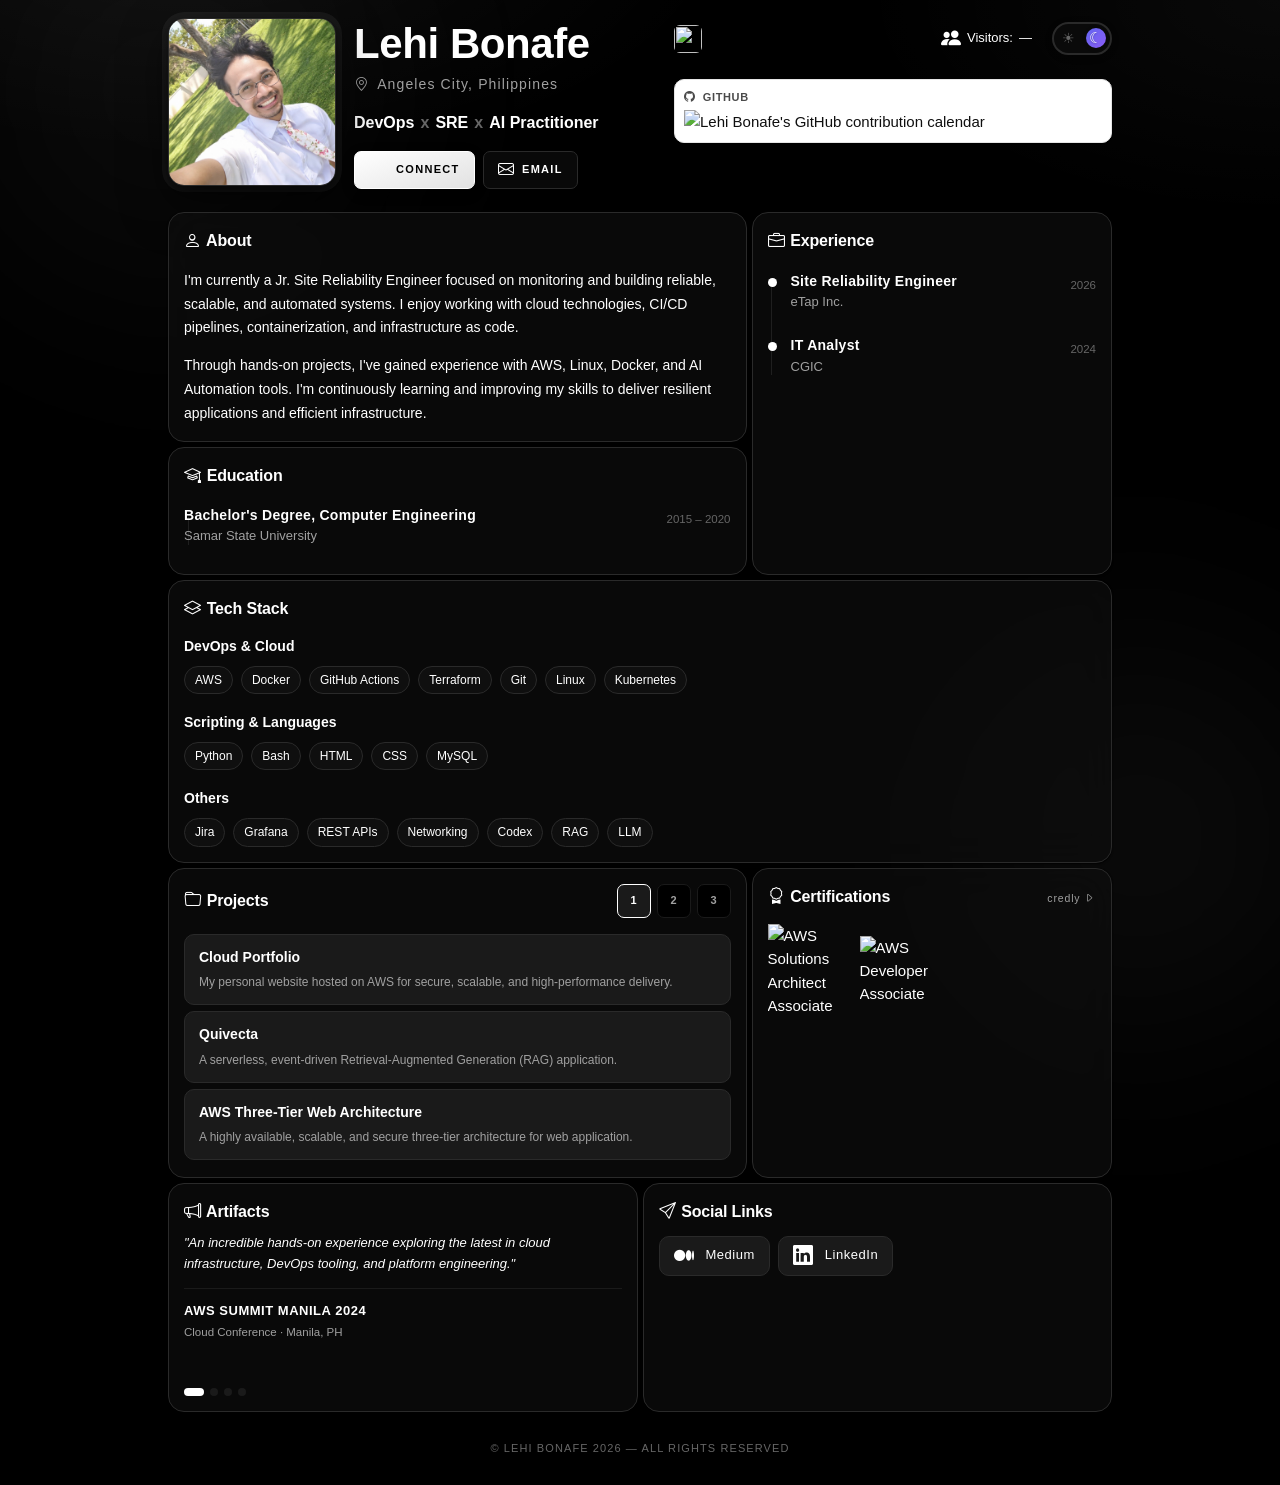
==== commit 32f60296: "update projects descrption" ====
--- a/index.html
+++ b/index.html
@@ -278,7 +278,7 @@
                                         Cloud Portfolio
                                     </h3>
                                     <p class="project-desc">
-                                        My portfolio website hosted on AWS for secure, scalable, and high-performance delivery.
+                                        My personal website hosted on AWS for secure, scalable, and high-performance delivery.
                                     </p>
                                 </a>
 
@@ -304,7 +304,7 @@
                                         AWS Three-Tier Web Architecture
                                     </h3>
                                     <p class="project-desc">
-                                        Designed a automated, highly available, and secure three-tier AWS architecture.
+                                        A highly available, scalable, and secure three-tier architecture for web application.
                                     </p>
                                 </a>
                                 </div>
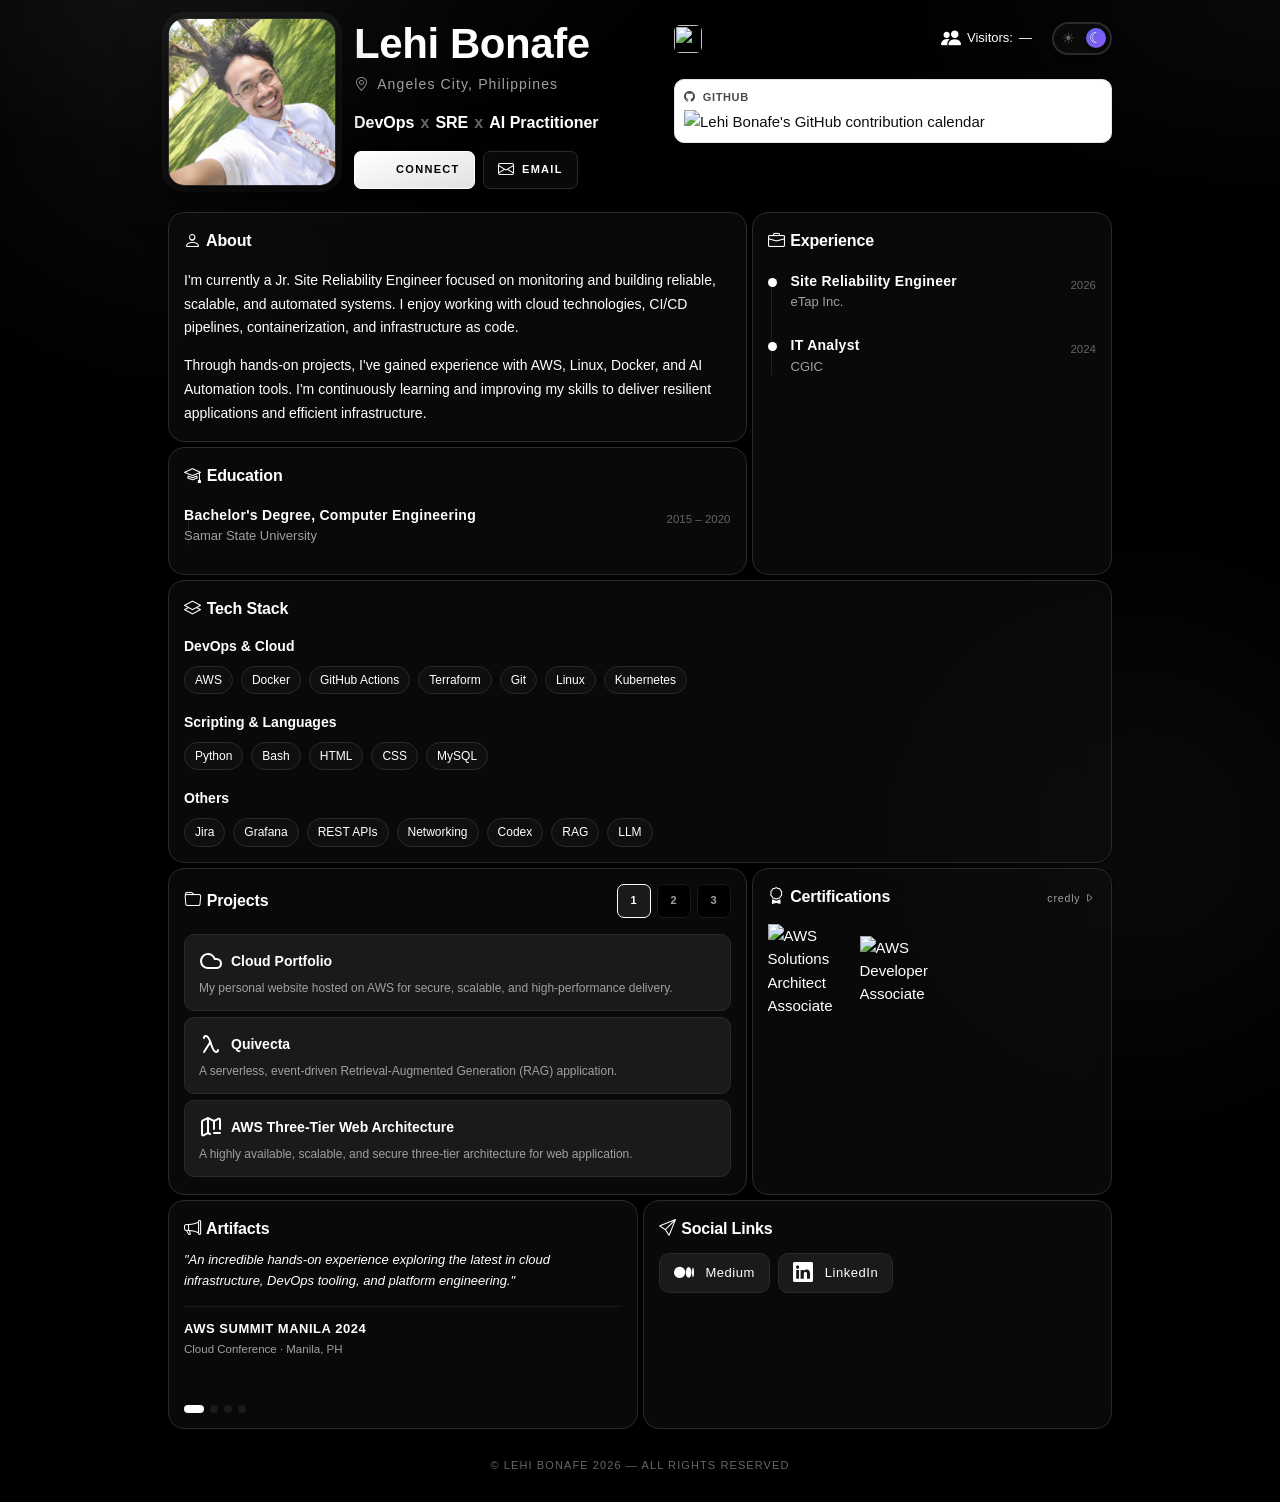
==== commit 6aba347e: "add project icons" ====
--- a/index.html
+++ b/index.html
@@ -22,7 +22,7 @@
             rel="stylesheet"
             href="https://cdn.jsdelivr.net/npm/bootstrap-icons@1.13.1/font/bootstrap-icons.min.css"
         />
-        <link rel="stylesheet" href="style.css" />
+        <link rel="stylesheet" href="style.css?v=project-title-align-3" />
     </head>
     <body>
         <!-- ===== NAV REMOVED — theme toggle moved to hero ===== -->
@@ -274,8 +274,10 @@
                                     class="project-card"
                                     target="_blank"
                                 >
-                                    <h3 class="project-name">
-                                        Cloud Portfolio
+
+                                    <h3 class="project-name project-name-with-icon">
+                                        <svg xmlns="http://www.w3.org/2000/svg" width="24" height="24" viewBox="0 0 24 24" fill="none" stroke="currentColor" stroke-width="2" stroke-linecap="round" stroke-linejoin="round" class="lucide lucide-cloud preview-icon" aria-hidden="true"><path d="M17.5 19H9a7 7 0 1 1 6.71-9h1.79a4.5 4.5 0 1 1 0 9Z"/></svg>
+                                        <span>Cloud Portfolio</span>
                                     </h3>
                                     <p class="project-desc">
                                         My personal website hosted on AWS for secure, scalable, and high-performance delivery.
@@ -287,8 +289,9 @@
                                     class="project-card"
                                     target="_blank"
                                 >
-                                    <h3 class="project-name">
-                                        Quivecta
+                                    <h3 class="project-name project-name-with-icon">
+                                       <svg xmlns="http://www.w3.org/2000/svg" width="24" height="24" viewBox="0 0 24 24" fill="none" stroke="currentColor" stroke-width="2" stroke-linecap="round" stroke-linejoin="round" class="lucide lucide-lambda preview-icon" aria-hidden="true"><path d="M11.38 10 5 20"/><path d="M19 18a2 2 0 01-2 2c-4.87-.003-5.052-16-10-16a2 2 0 00-2 2"/></svg>
+                                       <span>Quivecta</span>
                                     </h3>
                                     <p class="project-desc">
                                         A serverless, event-driven Retrieval-Augmented Generation (RAG) application.
@@ -300,8 +303,9 @@
                                    class="project-card"
                                    target="_blank"
                                 >
-                                    <h3 class="project-name">
-                                        AWS Three-Tier Web Architecture
+                                    <h3 class="project-name project-name-with-icon">
+                                        <svg xmlns="http://www.w3.org/2000/svg" width="24" height="24" viewBox="0 0 24 24" fill="none" stroke="currentColor" stroke-width="2" stroke-linecap="round" stroke-linejoin="round" class="lucide lucide-map-minus preview-icon" aria-hidden="true"><path d="m11 19-1.106-.552a2 2 0 0 0-1.788 0l-3.659 1.83A1 1 0 0 1 3 19.381V6.618a1 1 0 0 1 .553-.894l4.553-2.277a2 2 0 0 1 1.788 0l4.212 2.106a2 2 0 0 0 1.788 0l3.659-1.83A1 1 0 0 1 21 4.619V14"/><path d="M15 5.764V14"/><path d="M21 18h-6"/><path d="M9 3.236v15"/></svg>
+                                        <span>AWS Three-Tier Web Architecture</span>
                                     </h3>
                                     <p class="project-desc">
                                         A highly available, scalable, and secure three-tier architecture for web application.
@@ -310,10 +314,19 @@
                                 </div>
 
                                 <div class="project-page" data-project-page="2" hidden>
-                                    <article class="project-card project-placeholder">
-                                        <h3 class="project-name">In Progress</h3>
-                                        <p class="project-desc">New project details will be added here.</p>
-                                    </article>
+                                    <a class="project-card"
+                                       href="https://github.com/lehibonafe/aws-ecs-fargate-cicd"
+                                       class="project-card"
+                                       target="_blank"
+                                    >
+                                        <h3 class="project-name project-name-with-icon">
+                                            <svg xmlns="http://www.w3.org/2000/svg" width="24" height="24" viewBox="0 0 24 24" fill="none" stroke="currentColor" stroke-width="2" stroke-linecap="round" stroke-linejoin="round" class="lucide lucide-brain preview-icon" aria-hidden="true"><path d="M12 18V5"/><path d="M15 13a4.17 4.17 0 0 1-3-4 4.17 4.17 0 0 1-3 4"/><path d="M17.598 6.5A3 3 0 1 0 12 5a3 3 0 1 0-5.598 1.5"/><path d="M17.997 5.125a4 4 0 0 1 2.526 5.77"/><path d="M18 18a4 4 0 0 0 2-7.464"/><path d="M19.967 17.483A4 4 0 1 1 12 18a4 4 0 1 1-7.967-.517"/><path d="M6 18a4 4 0 0 1-2-7.464"/><path d="M6.003 5.125a4 4 0 0 0-2.526 5.77"/></svg>
+                                            <span>Anomalog</span>
+                                        </h3>
+                                        <p class="project-desc">
+                                            AI-Powered AWS Log intelligence & investigation workspace
+                                        </p>
+                                    </a>
                                 </div>
 
                                 <div class="project-page" data-project-page="3" hidden>
--- a/style.css
+++ b/style.css
@@ -975,10 +975,23 @@
 }
 .projects-list-grid .project-card > .project-name {
     margin: 0;
+    padding-top: 2px;
     font-size: 14px;
     font-weight: 600;
     line-height: 1.45;
     overflow-wrap: anywhere;
+}
+.projects-list-grid .project-name-with-icon {
+    display: grid;
+    grid-template-columns: max-content minmax(0, 1fr);
+    align-items: center;
+    column-gap: 8px;
+}
+.projects-list-grid .project-name-with-icon .preview-icon {
+    display: block;
+}
+.projects-list-grid .project-name-with-icon > span {
+    line-height: 24px;
 }
 .projects-list-grid .project-card > .project-desc {
     margin: 0;
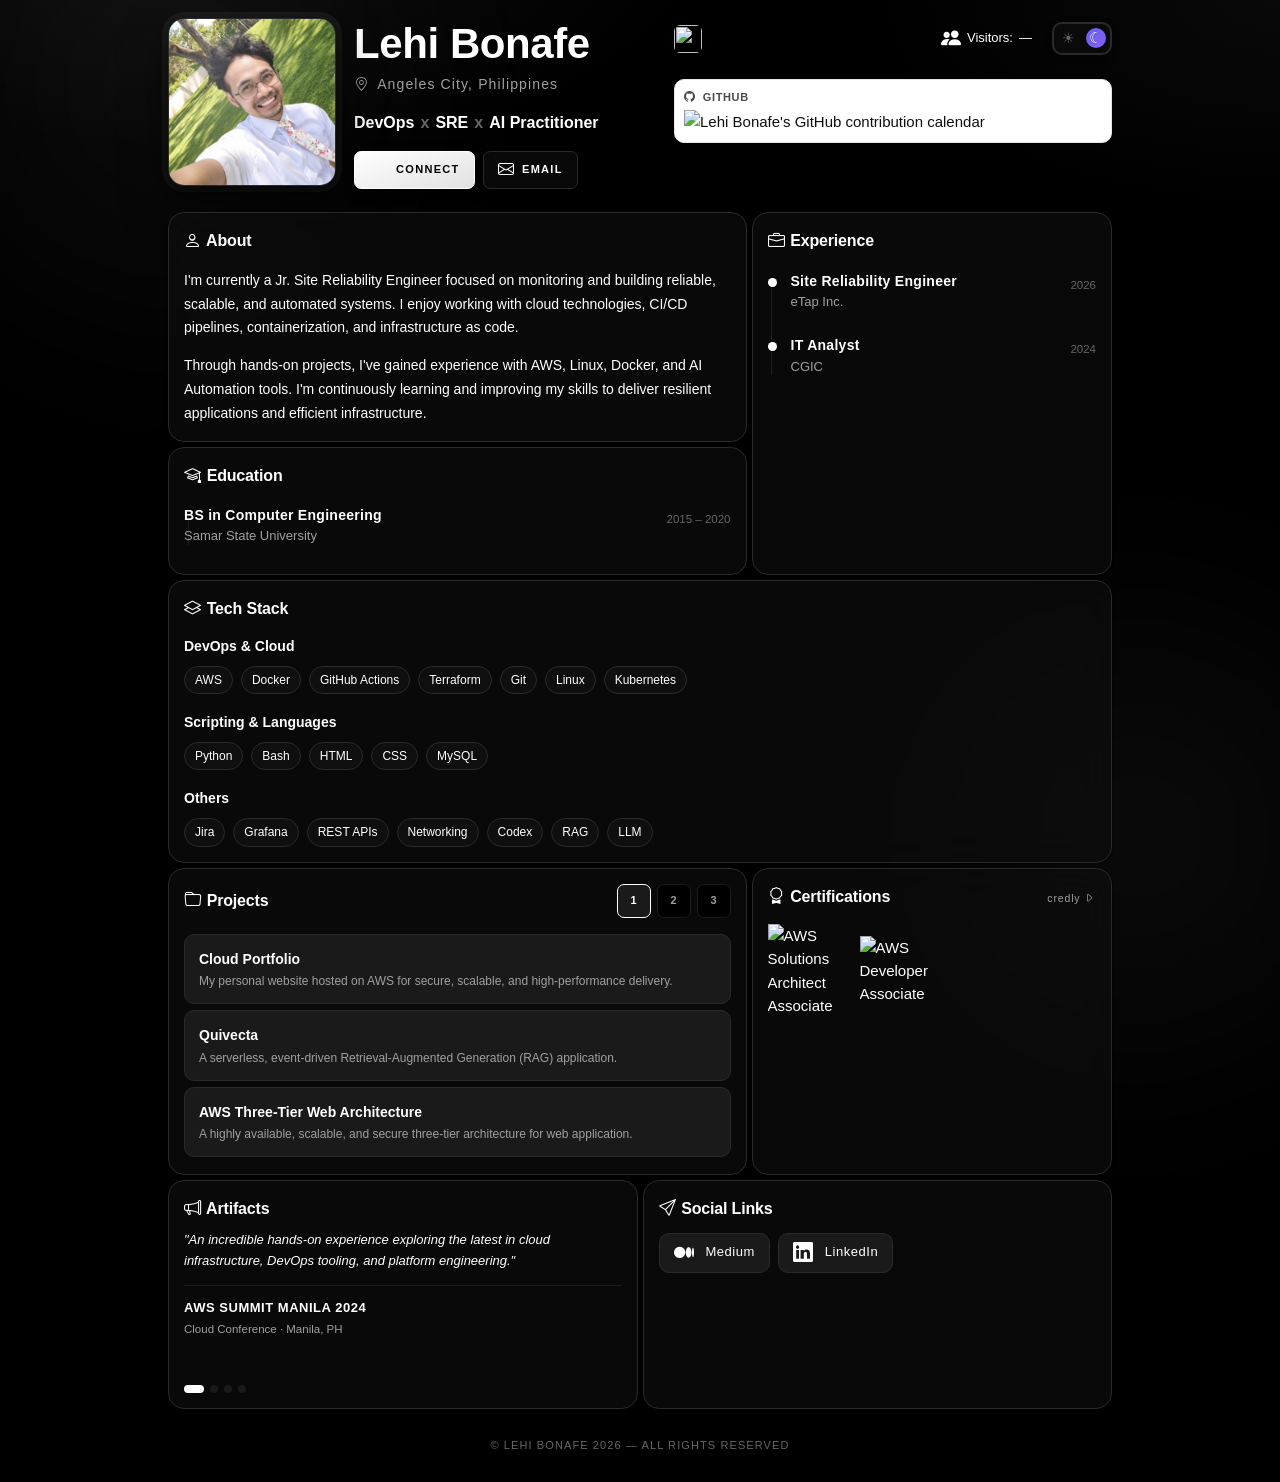
==== commit c889d622: "update: border radius, spacing, etc." ====
--- a/index.html
+++ b/index.html
@@ -22,7 +22,7 @@
             rel="stylesheet"
             href="https://cdn.jsdelivr.net/npm/bootstrap-icons@1.13.1/font/bootstrap-icons.min.css"
         />
-        <link rel="stylesheet" href="style.css?v=project-title-align-3" />
+        <link rel="stylesheet" href="style.css" />
     </head>
     <body>
         <!-- ===== NAV REMOVED — theme toggle moved to hero ===== -->
@@ -171,7 +171,7 @@
                             <div class="tl-content">
                                 <div class="tl-text">
                                     <div class="tl-role">
-                                        Bachelor's Degree, Computer Engineering
+                                        BS in Computer Engineering
                                     </div>
                                     <div class="tl-org">
                                         Samar State University
@@ -275,9 +275,8 @@
                                     target="_blank"
                                 >
 
-                                    <h3 class="project-name project-name-with-icon">
-                                        <svg xmlns="http://www.w3.org/2000/svg" width="24" height="24" viewBox="0 0 24 24" fill="none" stroke="currentColor" stroke-width="2" stroke-linecap="round" stroke-linejoin="round" class="lucide lucide-cloud preview-icon" aria-hidden="true"><path d="M17.5 19H9a7 7 0 1 1 6.71-9h1.79a4.5 4.5 0 1 1 0 9Z"/></svg>
-                                        <span>Cloud Portfolio</span>
+                                    <h3 class="project-name">
+                                        Cloud Portfolio
                                     </h3>
                                     <p class="project-desc">
                                         My personal website hosted on AWS for secure, scalable, and high-performance delivery.
@@ -289,9 +288,8 @@
                                     class="project-card"
                                     target="_blank"
                                 >
-                                    <h3 class="project-name project-name-with-icon">
-                                       <svg xmlns="http://www.w3.org/2000/svg" width="24" height="24" viewBox="0 0 24 24" fill="none" stroke="currentColor" stroke-width="2" stroke-linecap="round" stroke-linejoin="round" class="lucide lucide-lambda preview-icon" aria-hidden="true"><path d="M11.38 10 5 20"/><path d="M19 18a2 2 0 01-2 2c-4.87-.003-5.052-16-10-16a2 2 0 00-2 2"/></svg>
-                                       <span>Quivecta</span>
+                                    <h3 class="project-name">
+                                       Quivecta
                                     </h3>
                                     <p class="project-desc">
                                         A serverless, event-driven Retrieval-Augmented Generation (RAG) application.
@@ -303,9 +301,8 @@
                                    class="project-card"
                                    target="_blank"
                                 >
-                                    <h3 class="project-name project-name-with-icon">
-                                        <svg xmlns="http://www.w3.org/2000/svg" width="24" height="24" viewBox="0 0 24 24" fill="none" stroke="currentColor" stroke-width="2" stroke-linecap="round" stroke-linejoin="round" class="lucide lucide-map-minus preview-icon" aria-hidden="true"><path d="m11 19-1.106-.552a2 2 0 0 0-1.788 0l-3.659 1.83A1 1 0 0 1 3 19.381V6.618a1 1 0 0 1 .553-.894l4.553-2.277a2 2 0 0 1 1.788 0l4.212 2.106a2 2 0 0 0 1.788 0l3.659-1.83A1 1 0 0 1 21 4.619V14"/><path d="M15 5.764V14"/><path d="M21 18h-6"/><path d="M9 3.236v15"/></svg>
-                                        <span>AWS Three-Tier Web Architecture</span>
+                                    <h3 class="project-name">
+                                        AWS Three-Tier Web Architecture
                                     </h3>
                                     <p class="project-desc">
                                         A highly available, scalable, and secure three-tier architecture for web application.
@@ -319,9 +316,8 @@
                                        class="project-card"
                                        target="_blank"
                                     >
-                                        <h3 class="project-name project-name-with-icon">
-                                            <svg xmlns="http://www.w3.org/2000/svg" width="24" height="24" viewBox="0 0 24 24" fill="none" stroke="currentColor" stroke-width="2" stroke-linecap="round" stroke-linejoin="round" class="lucide lucide-brain preview-icon" aria-hidden="true"><path d="M12 18V5"/><path d="M15 13a4.17 4.17 0 0 1-3-4 4.17 4.17 0 0 1-3 4"/><path d="M17.598 6.5A3 3 0 1 0 12 5a3 3 0 1 0-5.598 1.5"/><path d="M17.997 5.125a4 4 0 0 1 2.526 5.77"/><path d="M18 18a4 4 0 0 0 2-7.464"/><path d="M19.967 17.483A4 4 0 1 1 12 18a4 4 0 1 1-7.967-.517"/><path d="M6 18a4 4 0 0 1-2-7.464"/><path d="M6.003 5.125a4 4 0 0 0-2.526 5.77"/></svg>
-                                            <span>Anomalog</span>
+                                        <h3 class="project-name">
+                                            Anomalog
                                         </h3>
                                         <p class="project-desc">
                                             AI-Powered AWS Log intelligence & investigation workspace
@@ -330,10 +326,10 @@
                                 </div>
 
                                 <div class="project-page" data-project-page="3" hidden>
-                                    <article class="project-card project-placeholder">
+                                    <!--<article class="project-card project-placeholder">
                                         <h3 class="project-name">In Progress</h3>
                                         <p class="project-desc">New project details will be added here.</p>
-                                    </article>
+                                    </article>-->
                                 </div>
                             </div>
                         </section>
--- a/style.css
+++ b/style.css
@@ -167,7 +167,7 @@
     backdrop-filter: blur(20px);
     -webkit-backdrop-filter: blur(20px);
     border: 2px solid var(--border);
-    border-radius: var(--radius-pill);
+    border-radius: 10px;
     padding: 2px;
     gap: 2px;
     position: relative;
@@ -965,7 +965,7 @@
     width: 100%;
     min-width: 0;
     grid-template-columns: minmax(0, 1fr);
-    row-gap: 6px;
+    row-gap: 3px;
     min-height: 0;
     padding: 12px 14px;
 }
@@ -980,18 +980,6 @@
     font-weight: 600;
     line-height: 1.45;
     overflow-wrap: anywhere;
-}
-.projects-list-grid .project-name-with-icon {
-    display: grid;
-    grid-template-columns: max-content minmax(0, 1fr);
-    align-items: center;
-    column-gap: 8px;
-}
-.projects-list-grid .project-name-with-icon .preview-icon {
-    display: block;
-}
-.projects-list-grid .project-name-with-icon > span {
-    line-height: 24px;
 }
 .projects-list-grid .project-card > .project-desc {
     margin: 0;
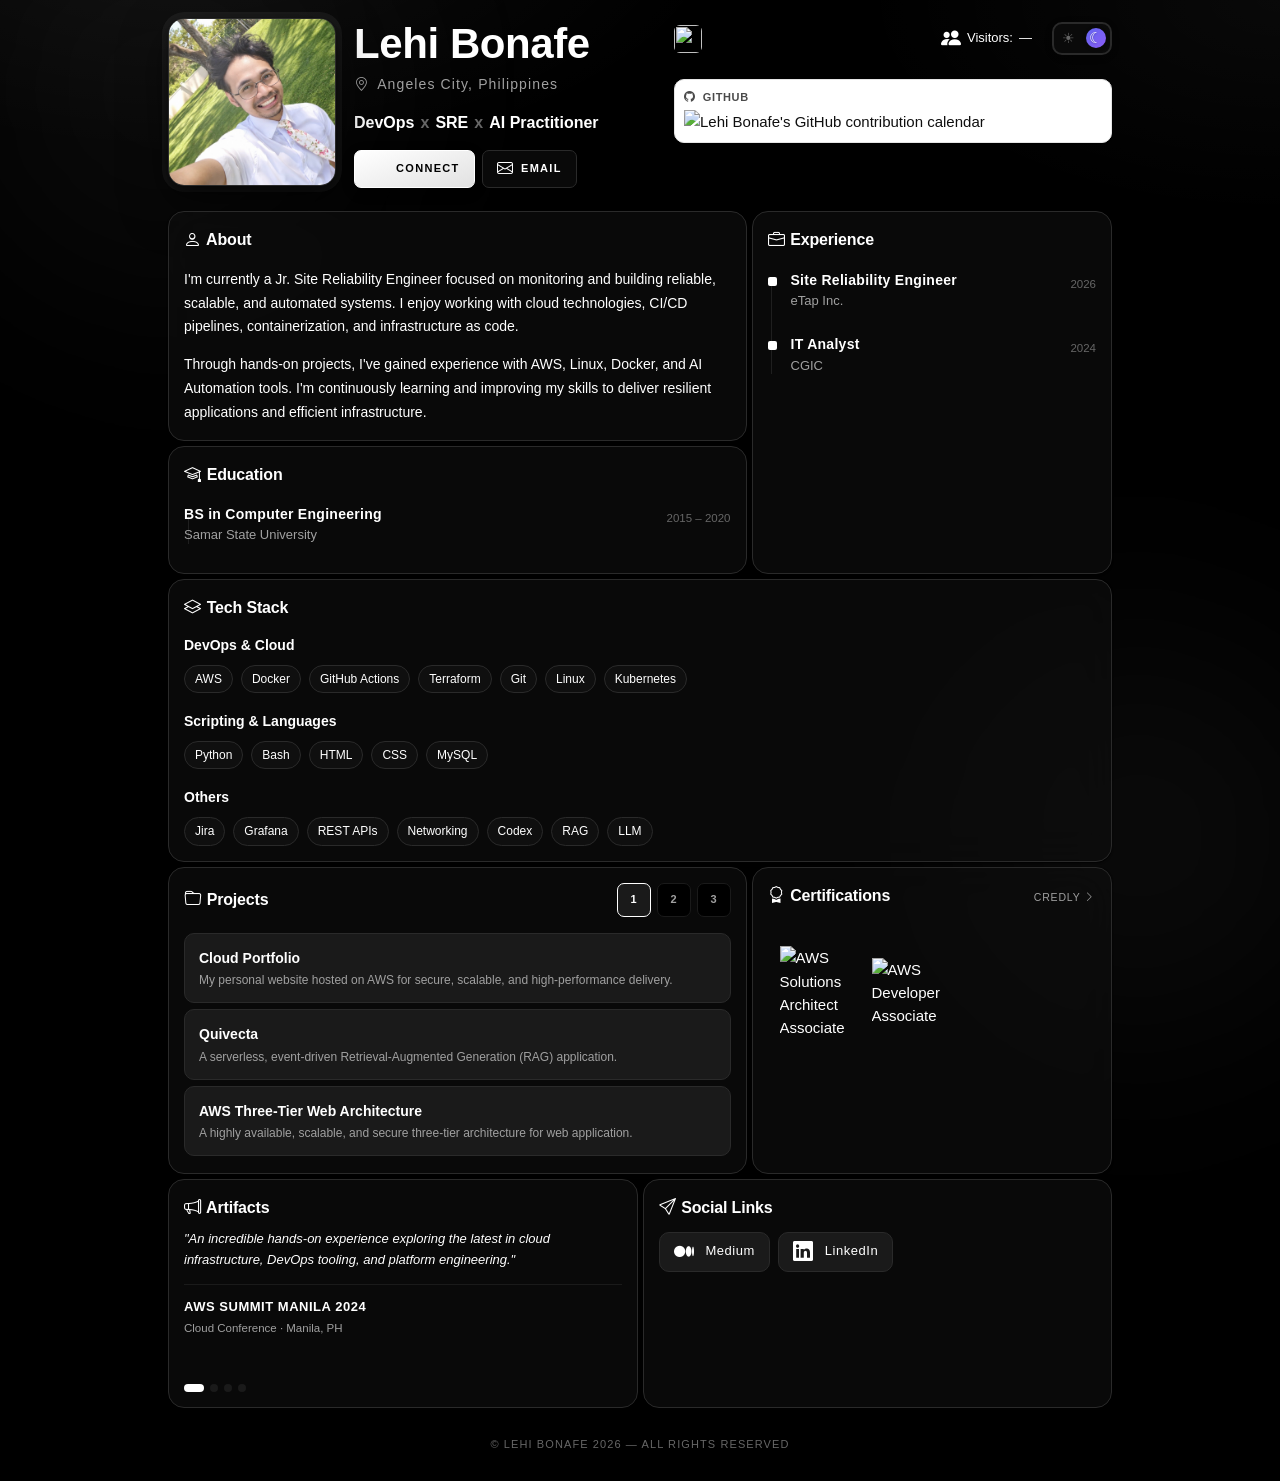
==== commit ae5b450c: "update: credly to CREDLY" ====
--- a/index.html
+++ b/index.html
@@ -342,8 +342,7 @@
                                     target="_blank"
                                     rel="noopener"
                                     class="view-all"
-                                    >credly <i class="bi bi-caret-right"></i></a
-                                >
+                                    >CREDLY <i class="bi bi-chevron-right"></i>
                             </div>
 
                             <div class="cert-logos">
--- a/style.css
+++ b/style.css
@@ -426,8 +426,8 @@
 .hero-ctas {
     display: flex;
     flex-wrap: wrap;
-    gap: 8px;
-    margin-top: 1px;
+    gap: 7px;
+
 }
 .hero-ctas img {
     width: 20px;
@@ -763,7 +763,7 @@
     height: 9px;
     flex: 0 0 9px;
     margin-top: 5px;
-    border-radius: 50%;
+    border-radius: 2px;
     background: var(--text);
     position: relative;
     z-index: 1;
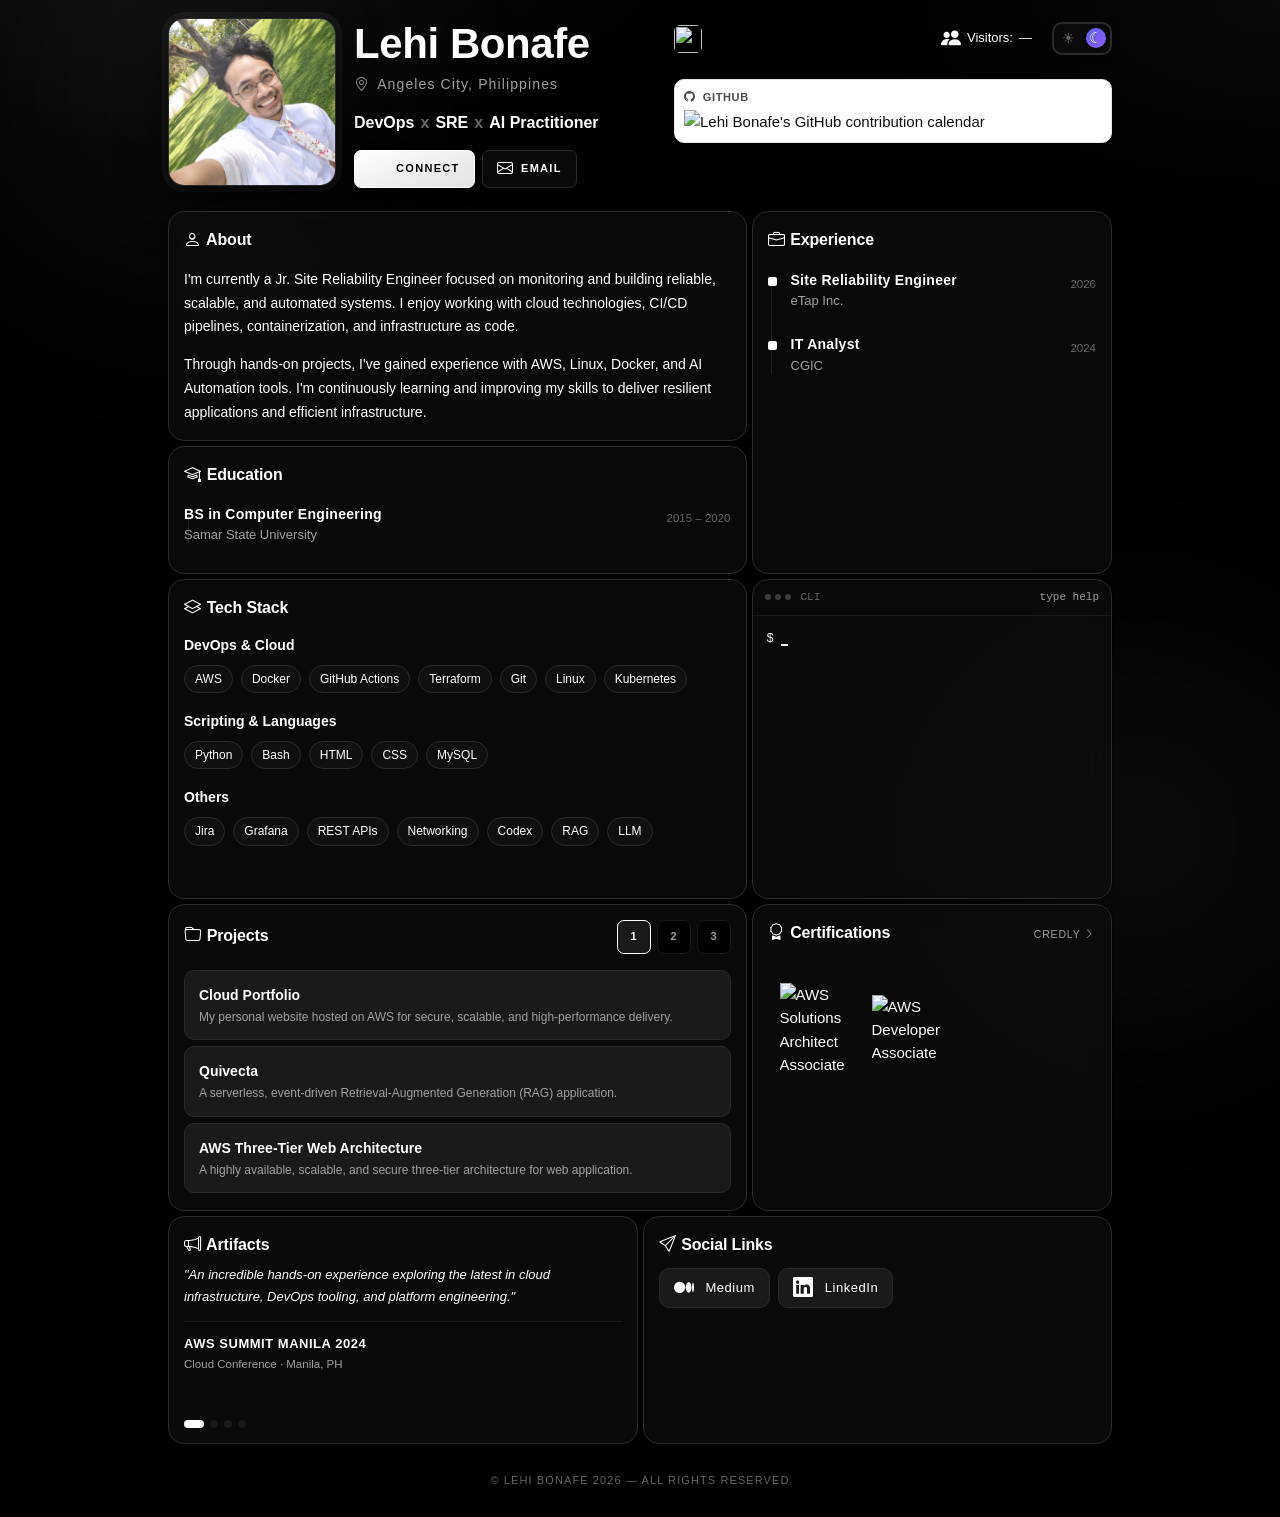
==== commit 81ee42d2: "add terminal section" ====
--- a/index.html
+++ b/index.html
@@ -220,41 +220,61 @@
                         <h2><i class="bi bi-layers"></i> Tech Stack</h2>
                     </div>
 
-                    <div class="stack-group">
-                        <h3>DevOps & Cloud</h3>
-                        <div class="stack-tags">
-                            <span>AWS</span><span>Docker</span
-                            ><span>GitHub Actions</span
-                            ><span>Terraform</span><span>Git</span
-                            ><span>Linux</span><span>Kubernetes</span>
-                        </div>
-                    </div>
-
-                    <div class="stack-group">
-                        <h3>Scripting & Languages</h3>
-                        <div class="stack-tags">
-                            <span>Python</span>
-                            <span>Bash</span>
-                            <span>HTML</span>
-                            <span>CSS</span>
-                            <span>MySQL</span>
-
-                        </div>
-                    </div>
-
-                    <div class="stack-group">
-                        <h3>Others</h3>
-                        <div class="stack-tags">
-                            <span>Jira</span>
-                            <span>Grafana</span>
-                            <span>REST APIs</span>
-                            <span>Networking</span>
-                            <span>Codex</span>
-                            <span>RAG</span>
-                            <span>LLM</span>
-                        </div>
-                    </div>
-
+                    <div class="stack-groups">
+                        <div class="stack-group">
+                            <h3>DevOps & Cloud</h3>
+                            <div class="stack-tags">
+                                <span>AWS</span><span>Docker</span
+                                ><span>GitHub Actions</span
+                                ><span>Terraform</span><span>Git</span
+                                ><span>Linux</span><span>Kubernetes</span>
+                            </div>
+                        </div>
+
+                        <div class="stack-group">
+                            <h3>Scripting & Languages</h3>
+                            <div class="stack-tags">
+                                <span>Python</span>
+                                <span>Bash</span>
+                                <span>HTML</span>
+                                <span>CSS</span>
+                                <span>MySQL</span>
+                            </div>
+                        </div>
+
+                        <div class="stack-group">
+                            <h3>Others</h3>
+                            <div class="stack-tags">
+                                <span>Jira</span>
+                                <span>Grafana</span>
+                                <span>REST APIs</span>
+                                <span>Networking</span>
+                                <span>Codex</span>
+                                <span>RAG</span>
+                                <span>LLM</span>
+                            </div>
+                        </div>
+                    </div>
+                </section>
+
+                <section id="terminal" class="terminal-section terminal-window reveal" aria-label="Interactive terminal">
+                    <div class="terminal-bar">
+                        <span class="terminal-dots" aria-hidden="true">
+                            <span></span><span></span><span></span>
+                        </span>
+                        <span class="terminal-location">CLI</span>
+                        <span class="terminal-mode">type help</span>
+                    </div>
+                    <div class="terminal-body">
+                        <div class="terminal-history" role="log" aria-label="Terminal output" aria-live="polite"></div>
+                        <form class="terminal-form" autocomplete="off">
+                            <span aria-hidden="true">$</span>
+                            <span class="terminal-input-wrap">
+                                <input type="text" name="command" aria-label="Terminal command" autocapitalize="off" autocomplete="off" enterkeyhint="go" spellcheck="false" maxlength="120" />
+                                <span class="terminal-cursor" aria-hidden="true"></span>
+                            </span>
+                        </form>
+                    </div>
                 </section>
 
                 <section id="projects" class="projects-section reveal">
@@ -505,5 +525,6 @@
         </footer>
 
         <script src="script.js"></script>
+        <script src="terminal.js"></script>
     </body>
 </html>
--- a/style.css
+++ b/style.css
@@ -562,7 +562,7 @@
     grid-template-areas:
         "about about experience"
         "education education experience"
-        "tech-stack tech-stack tech-stack"
+        "tech-stack tech-stack terminal"
         "projects projects certs"
         "footer-row footer-row footer-row";
 }
@@ -577,7 +577,8 @@
 #about { grid-area: about; }
 #education { grid-area: education; }
 #experience { grid-area: experience; align-self: stretch; }
-#stack { grid-area: tech-stack; }
+#stack { grid-area: tech-stack; align-self: stretch; }
+#terminal { grid-area: terminal; align-self: start; }
 #projects { grid-area: projects; align-self: stretch; }
 #certs-logos { grid-area: certs; align-self: stretch; }
 #events { align-self: stretch; }
@@ -675,6 +676,9 @@
     transform: translateY(-3px);
     box-shadow: var(--shadow-hover);
 }
+.stack-groups {
+    min-width: 0;
+}
 .stack-group {
     margin-bottom: 18px;
 }
@@ -707,6 +711,164 @@
     background: var(--accent-soft);
     transform: translateY(-2px);
     box-shadow: var(--shadow);
+}
+.terminal-window {
+    display: flex;
+    flex-direction: column;
+    height: 320px;
+    min-width: 0;
+    overflow: hidden;
+    cursor: text;
+    background: var(--card);
+    backdrop-filter: blur(20px);
+    -webkit-backdrop-filter: blur(20px);
+    border: 1px solid var(--border);
+    border-radius: var(--radius-lg);
+    box-shadow: var(--shadow);
+    font-family: ui-monospace, SFMono-Regular, Menlo, Consolas, monospace;
+    font-size: 12px;
+    line-height: 1.55;
+    transition:
+        transform 0.3s cubic-bezier(0.4, 0, 0.2, 1),
+        box-shadow 0.3s cubic-bezier(0.4, 0, 0.2, 1);
+}
+.terminal-window:hover {
+    transform: translateY(-3px);
+    box-shadow: var(--shadow-hover);
+}
+.terminal-bar {
+    display: flex;
+    align-items: center;
+    gap: 10px;
+    padding: 9px 12px;
+    border-bottom: 1px solid var(--border);
+    color: var(--text-muted);
+    font-size: 11px;
+}
+.terminal-location {
+    min-width: 0;
+    overflow: hidden;
+    text-overflow: ellipsis;
+    white-space: nowrap;
+}
+.terminal-mode {
+    margin-left: auto;
+    color: var(--text-soft);
+    flex-shrink: 0;
+}
+.terminal-dots {
+    display: inline-flex;
+    gap: 4px;
+}
+.terminal-dots span {
+    width: 6px;
+    height: 6px;
+    border-radius: 50%;
+    background: var(--text-muted);
+    opacity: 0.55;
+}
+.terminal-body {
+    display: flex;
+    flex: 1;
+    flex-direction: column;
+    min-height: 0;
+    padding: 14px;
+}
+.terminal-history {
+    max-height: 210px;
+    overflow-y: auto;
+    scrollbar-width: thin;
+}
+.terminal-block + .terminal-block {
+    margin-top: 14px;
+}
+.terminal-command {
+    color: var(--text);
+    font-weight: 600;
+}
+.terminal-command span,
+.terminal-form > span:first-child {
+    color: var(--text);
+    background: transparent;
+}
+.terminal-command span {
+    margin-right: 5px;
+}
+.terminal-output {
+    padding-left: 15px;
+    color: var(--text-soft);
+    overflow-wrap: anywhere;
+    white-space: pre-wrap;
+}
+.terminal-projects {
+    display: flex;
+    flex-direction: column;
+    align-items: flex-start;
+}
+.terminal-list {
+    display: flex;
+    flex-direction: column;
+    align-items: flex-start;
+}
+.terminal-folder {
+    color: var(--text);
+}
+.terminal-projects a {
+    color: var(--text-soft);
+    cursor: pointer;
+    text-decoration: underline;
+    text-decoration-color: var(--text-muted);
+    text-underline-offset: 3px;
+}
+.terminal-projects a:hover,
+.terminal-projects a:focus-visible {
+    color: var(--text);
+    text-decoration-color: currentColor;
+}
+.terminal-projects a:focus-visible {
+    outline: 2px solid var(--text);
+    outline-offset: 3px;
+}
+.terminal-form {
+    display: flex;
+    align-items: center;
+    gap: 7px;
+    color: var(--text-muted);
+}
+.terminal-history:not(:empty) + .terminal-form {
+    margin-top: 14px;
+}
+.terminal-input-wrap {
+    position: relative;
+    flex: 1;
+    min-width: 0;
+}
+.terminal-form input {
+    display: block;
+    width: 100%;
+    min-width: 0;
+    padding: 0;
+    border: 0;
+    outline: 0;
+    background: transparent;
+    color: var(--text);
+    caret-color: transparent;
+    font: inherit;
+}
+.terminal-cursor {
+    position: absolute;
+    bottom: 2px;
+    left: 0;
+    display: block;
+    width: 1ch;
+    height: 2px;
+    background: var(--text);
+    pointer-events: none;
+    animation: terminalBlink 1s linear infinite;
+}
+@keyframes terminalBlink {
+    0%, 49.9% { opacity: 1; }
+    50%, 100% { opacity: 0; }
 }
 
 /* ===== RIGHT COLUMN ===== */
@@ -1269,6 +1431,7 @@
 [data-theme="dark"] .theme-toggle,
 [data-theme="dark"] .about-section,
 [data-theme="dark"] .stack-section,
+[data-theme="dark"] .terminal-section,
 [data-theme="dark"] .projects-section,
 [data-theme="dark"] .project-card,
 [data-theme="dark"] #experience,
@@ -1468,6 +1631,7 @@
             "education"
             "experience"
             "tech-stack"
+            "terminal"
             "projects"
             "certs"
             "footer-row";
